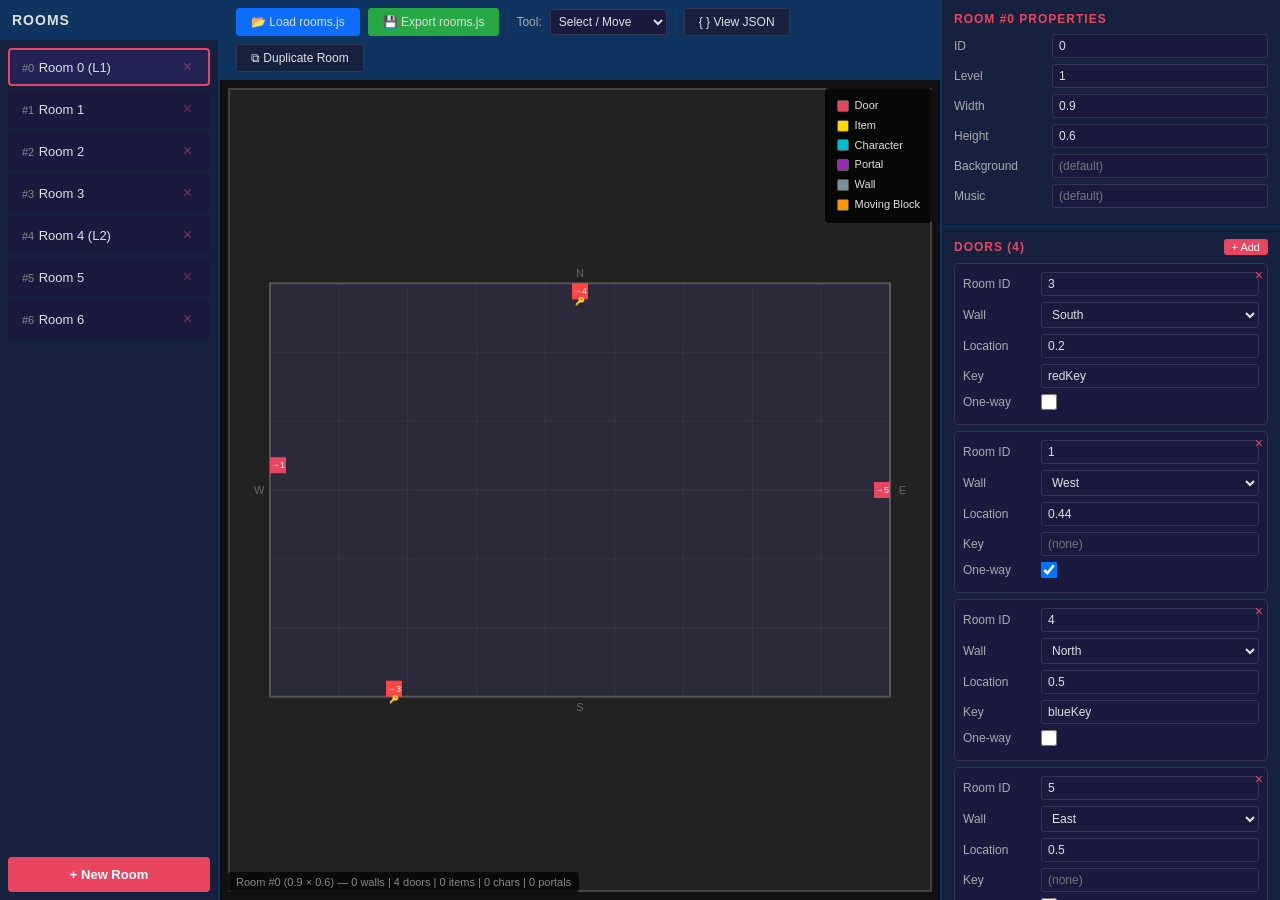
==== admin.html @ 9d23836b "." ====
<!doctype html>
<html>
	<head>
		<title>Adventure Quest - Room Editor</title>
		<meta charset="utf-8" />
		<style>
			* {
				box-sizing: border-box;
				margin: 0;
				padding: 0;
			}
			body {
				font-family: 'Segoe UI', Tahoma, sans-serif;
				background: #1a1a2e;
				color: #e0e0e0;
				display: flex;
				height: 100vh;
				overflow: hidden;
			}

			/* Left Panel - Room List */
			#room-list-panel {
				width: 220px;
				background: #16213e;
				border-right: 2px solid #0f3460;
				display: flex;
				flex-direction: column;
				flex-shrink: 0;
			}
			#room-list-panel h2 {
				padding: 12px;
				background: #0f3460;
				font-size: 14px;
				text-transform: uppercase;
				letter-spacing: 1px;
			}
			#room-list {
				flex: 1;
				overflow-y: auto;
				padding: 8px;
			}
			.room-entry {
				padding: 8px 12px;
				margin-bottom: 4px;
				background: #1a1a3e;
				border-radius: 4px;
				cursor: pointer;
				display: flex;
				justify-content: space-between;
				align-items: center;
				border: 2px solid transparent;
				transition: all 0.15s;
			}
			.room-entry:hover {
				background: #222255;
			}
			.room-entry.selected {
				border-color: #e94560;
				background: #222255;
			}
			.room-entry .room-label {
				font-size: 13px;
			}
			.room-entry .room-id {
				color: #888;
				font-size: 11px;
			}
			.room-entry .delete-room {
				background: none;
				border: none;
				color: #e94560;
				cursor: pointer;
				font-size: 16px;
				padding: 0 4px;
				opacity: 0.5;
				transition: opacity 0.15s;
			}
			.room-entry .delete-room:hover {
				opacity: 1;
			}
			#add-room-btn {
				margin: 8px;
				padding: 10px;
				background: #e94560;
				color: white;
				border: none;
				border-radius: 4px;
				cursor: pointer;
				font-weight: bold;
				font-size: 13px;
			}
			#add-room-btn:hover {
				background: #c73650;
			}

			/* Center Panel - Visual Editor */
			#center-panel {
				flex: 1;
				display: flex;
				flex-direction: column;
				min-width: 0;
			}
			#toolbar {
				background: #0f3460;
				padding: 8px 16px;
				display: flex;
				gap: 8px;
				align-items: center;
				flex-wrap: wrap;
			}
			#toolbar button,
			#toolbar select,
			#toolbar label {
				font-size: 12px;
			}
			.toolbar-btn {
				padding: 6px 14px;
				background: #16213e;
				color: #e0e0e0;
				border: 1px solid #335;
				border-radius: 3px;
				cursor: pointer;
				font-size: 12px;
			}
			.toolbar-btn:hover {
				background: #1a1a4e;
			}
			.toolbar-btn.active {
				background: #e94560;
				border-color: #e94560;
			}
			.toolbar-btn.export-btn {
				background: #28a745;
				border-color: #28a745;
			}
			.toolbar-btn.export-btn:hover {
				background: #218838;
			}
			.toolbar-btn.import-btn {
				background: #0d6efd;
				border-color: #0d6efd;
			}
			.toolbar-btn.import-btn:hover {
				background: #0b5ed7;
			}
			.toolbar-separator {
				width: 1px;
				height: 24px;
				background: #335;
			}
			#canvas-container {
				flex: 1;
				display: flex;
				align-items: center;
				justify-content: center;
				background: #111;
				overflow: hidden;
				position: relative;
			}
			#room-canvas {
				border: 2px solid #444;
				cursor: crosshair;
				background: #222;
			}
			#canvas-info {
				position: absolute;
				bottom: 8px;
				left: 8px;
				font-size: 11px;
				color: #888;
				background: rgba(0, 0, 0, 0.7);
				padding: 4px 8px;
				border-radius: 3px;
			}

			/* Right Panel - Properties */
			#props-panel {
				width: 340px;
				background: #16213e;
				border-left: 2px solid #0f3460;
				overflow-y: auto;
				flex-shrink: 0;
			}
			.props-section {
				border-bottom: 1px solid #0f3460;
				padding: 12px;
			}
			.props-section h3 {
				font-size: 12px;
				text-transform: uppercase;
				letter-spacing: 1px;
				color: #e94560;
				margin-bottom: 8px;
				display: flex;
				justify-content: space-between;
				align-items: center;
			}
			.props-section h3 button {
				font-size: 11px;
				padding: 2px 8px;
				background: #e94560;
				color: white;
				border: none;
				border-radius: 3px;
				cursor: pointer;
			}
			.props-section h3 button:hover {
				background: #c73650;
			}
			.prop-row {
				display: flex;
				align-items: center;
				margin-bottom: 6px;
				gap: 8px;
			}
			.prop-row label {
				width: 90px;
				font-size: 12px;
				color: #aaa;
				flex-shrink: 0;
			}
			.prop-row input,
			.prop-row select {
				flex: 1;
				padding: 4px 6px;
				background: #1a1a3e;
				border: 1px solid #335;
				color: #e0e0e0;
				border-radius: 3px;
				font-size: 12px;
			}
			.prop-row input[type='checkbox'] {
				flex: none;
				width: 16px;
				height: 16px;
			}

			/* Sub-item lists */
			.sub-item {
				background: #1a1a3e;
				border: 1px solid #335;
				border-radius: 4px;
				padding: 8px;
				margin-bottom: 6px;
				position: relative;
			}
			.sub-item .remove-btn {
				position: absolute;
				top: 4px;
				right: 4px;
				background: none;
				border: none;
				color: #e94560;
				cursor: pointer;
				font-size: 14px;
				line-height: 1;
			}
			.sub-item .remove-btn:hover {
				color: #ff6b81;
			}
			.sub-item .prop-row label {
				width: 70px;
			}

			/* No room selected */
			#no-room-msg {
				display: flex;
				align-items: center;
				justify-content: center;
				height: 100%;
				color: #555;
				font-size: 18px;
			}

			/* Scrollbar */
			::-webkit-scrollbar {
				width: 8px;
			}
			::-webkit-scrollbar-track {
				background: #16213e;
			}
			::-webkit-scrollbar-thumb {
				background: #335;
				border-radius: 4px;
			}
			::-webkit-scrollbar-thumb:hover {
				background: #448;
			}

			/* Legend */
			#legend {
				position: absolute;
				top: 8px;
				right: 8px;
				background: rgba(0, 0, 0, 0.8);
				padding: 8px 12px;
				border-radius: 4px;
				font-size: 11px;
				line-height: 1.8;
			}
			.legend-item {
				display: flex;
				align-items: center;
				gap: 6px;
			}
			.legend-swatch {
				width: 12px;
				height: 12px;
				border-radius: 2px;
				display: inline-block;
				border: 1px solid #555;
			}

			/* JSON modal */
			#json-modal {
				display: none;
				position: fixed;
				inset: 0;
				background: rgba(0, 0, 0, 0.7);
				z-index: 100;
				align-items: center;
				justify-content: center;
			}
			#json-modal.visible {
				display: flex;
			}
			#json-modal-content {
				background: #1a1a2e;
				border: 2px solid #0f3460;
				border-radius: 8px;
				padding: 20px;
				width: 700px;
				max-height: 80vh;
				display: flex;
				flex-direction: column;
			}
			#json-modal-content h3 {
				margin-bottom: 12px;
				color: #e94560;
			}
			#json-modal-content textarea {
				flex: 1;
				min-height: 400px;
				background: #111;
				color: #e0e0e0;
				border: 1px solid #335;
				padding: 12px;
				font-family: 'Consolas', monospace;
				font-size: 12px;
				border-radius: 4px;
				resize: none;
			}
			#json-modal-content .modal-buttons {
				display: flex;
				gap: 8px;
				margin-top: 12px;
				justify-content: flex-end;
			}
		</style>
	</head>
	<body>
		<!-- Left: Room List -->
		<div id="room-list-panel">
			<h2>Rooms</h2>
			<div id="room-list"></div>
			<button id="add-room-btn" onclick="addRoom()">+ New Room</button>
		</div>

		<!-- Center: Visual Editor -->
		<div id="center-panel">
			<div id="toolbar">
				<button class="toolbar-btn import-btn" onclick="loadRoomsFile()">
					📂 Load rooms.js
				</button>
				<button class="toolbar-btn export-btn" onclick="exportRooms()">
					💾 Export rooms.js
				</button>
				<div class="toolbar-separator"></div>
				<label style="font-size: 12px; color: #aaa">Tool:</label>
				<select
					id="tool-select"
					onchange="setTool(this.value)"
					style="
						padding: 4px;
						background: #1a1a3e;
						color: #e0e0e0;
						border: 1px solid #335;
						border-radius: 3px;
						font-size: 12px;
					"
				>
					<option value="select">Select / Move</option>
					<option value="wall">Draw Wall</option>
					<option value="item">Place Item</option>
					<option value="character">Place Character</option>
					<option value="door">Place Door</option>
					<option value="portal">Place Portal</option>
				</select>
				<select
					id="item-select"
					style="
						display: none;
						padding: 4px;
						background: #1a1a3e;
						color: #e0e0e0;
						border: 1px solid #335;
						border-radius: 3px;
						font-size: 12px;
					"
				></select>
				<select
					id="char-select"
					style="
						display: none;
						padding: 4px;
						background: #1a1a3e;
						color: #e0e0e0;
						border: 1px solid #335;
						border-radius: 3px;
						font-size: 12px;
					"
				></select>
				<select
					id="wall-select"
					style="
						display: none;
						padding: 4px;
						background: #1a1a3e;
						color: #e0e0e0;
						border: 1px solid #335;
						border-radius: 3px;
						font-size: 12px;
					"
				></select>
				<div class="toolbar-separator"></div>
				<button class="toolbar-btn" onclick="viewJSON()">{ } View JSON</button>
				<button class="toolbar-btn" onclick="duplicateRoom()">
					⧉ Duplicate Room
				</button>
			</div>
			<div id="canvas-container">
				<canvas id="room-canvas" width="600" height="500"></canvas>
				<div id="canvas-info">No room selected</div>
				<div id="legend">
					<div class="legend-item">
						<span class="legend-swatch" style="background: #e94560"></span> Door
					</div>
					<div class="legend-item">
						<span class="legend-swatch" style="background: #ffd700"></span> Item
					</div>
					<div class="legend-item">
						<span class="legend-swatch" style="background: #00bcd4"></span>
						Character
					</div>
					<div class="legend-item">
						<span class="legend-swatch" style="background: #9c27b0"></span>
						Portal
					</div>
					<div class="legend-item">
						<span class="legend-swatch" style="background: #78909c"></span> Wall
					</div>
					<div class="legend-item">
						<span class="legend-swatch" style="background: #ff9800"></span>
						Moving Block
					</div>
				</div>
			</div>
		</div>

		<!-- Right: Properties -->
		<div id="props-panel">
			<div id="no-room-msg">Select or create a room</div>
			<div id="props-content" style="display: none"></div>
		</div>

		<!-- JSON Modal -->
		<div id="json-modal">
			<div id="json-modal-content">
				<h3>Room JSON</h3>
				<textarea id="json-textarea" spellcheck="false"></textarea>
				<div class="modal-buttons">
					<button class="toolbar-btn" onclick="applyJSON()">
						Apply Changes
					</button>
					<button class="toolbar-btn" onclick="closeJSONModal()">Cancel</button>
				</div>
			</div>
		</div>

		<!-- Hidden file input -->
		<input
			type="file"
			id="file-input"
			accept=".js"
			style="display: none"
			onchange="handleFileLoad(event)"
		/>

		<script>
			// ============== DATA ==============
			let rooms = [];
			let selectedRoomIndex = -1;
			let currentTool = 'select';
			let dragTarget = null;
			let dragOffset = { x: 0, y: 0 };
			let wallDrawStart = null;

			// Known items and characters (extracted from the game files)
			const knownItems = [
				'treasure',
				'superTreasure',
				'enchantedSword',
				'venomDagger',
				'electrosmasher',
				'bow',
				'arrow',
				'healingPotion1',
				'invisibilityPotion',
				'blueKey',
				'redKey',
			];

			const knownCharacters = ['megabug', 'zlakik', 'doomScreen', 'merchant'];

			const wallDirections = ['n', 's', 'e', 'w'];

			// ============== INIT ==============
			window.onload = function () {
				populateDropdowns();
				setupCanvas();
				// Auto-load rooms.js from same directory
				fetch('rooms.js')
					.then((r) => r.text())
					.then((source) => {
						parseRoomsJS(source);
					})
					.catch(() => {
						renderRoomList();
					});
			};

			function populateDropdowns() {
				const itemSel = document.getElementById('item-select');
				knownItems.forEach((id) => {
					const opt = document.createElement('option');
					opt.value = id;
					opt.textContent = id;
					itemSel.appendChild(opt);
				});

				const charSel = document.getElementById('char-select');
				knownCharacters.forEach((id) => {
					const opt = document.createElement('option');
					opt.value = id;
					opt.textContent = id;
					charSel.appendChild(opt);
				});

				const wallSel = document.getElementById('wall-select');
				wallDirections.forEach((d) => {
					const opt = document.createElement('option');
					opt.value = d;
					opt.textContent = { n: 'North', s: 'South', e: 'East', w: 'West' }[d];
					wallSel.appendChild(opt);
				});
			}

			function setTool(tool) {
				currentTool = tool;
				document.getElementById('item-select').style.display =
					tool === 'item' ? '' : 'none';
				document.getElementById('char-select').style.display =
					tool === 'character' ? '' : 'none';
				document.getElementById('wall-select').style.display =
					tool === 'door' ? '' : 'none';
				drawRoom();
			}

			// ============== FILE I/O ==============
			function loadRoomsFile() {
				document.getElementById('file-input').click();
			}

			function handleFileLoad(event) {
				const file = event.target.files[0];
				if (!file) return;
				const reader = new FileReader();
				reader.onload = function (e) {
					parseRoomsJS(e.target.result);
				};
				reader.readAsText(file);
				event.target.value = '';
			}

			function parseRoomsJS(source) {
				try {
					// Extract movingBlock if present
					let movingBlockDef = null;
					const movingBlockMatch = source.match(
						/const\s+movingBlock\s*=\s*(\{[\s\S]*?\});/,
					);
					if (movingBlockMatch) {
						try {
							movingBlockDef = Function(
								'"use strict"; return (' + movingBlockMatch[1] + ')',
							)();
						} catch (e) {
							/* ignore */
						}
					}

					// Extract the rooms array
					const roomsMatch = source.match(/rooms\s*=\s*(\[[\s\S]*\]);?\s*$/);
					if (!roomsMatch) {
						alert(
							'Could not find rooms array in file. Expected format: rooms = [...]',
						);
						return;
					}

					let roomsStr = roomsMatch[1];

					// Replace ...movingBlock spreads with actual values
					if (movingBlockDef) {
						roomsStr = roomsStr.replace(/\.\.\.movingBlock,?/g, () => {
							return (
								Object.entries(movingBlockDef)
									.map(([k, v]) => `${k}: ${JSON.stringify(v)}`)
									.join(', ') + ','
							);
						});
					}

					// Remove trailing commas for valid JSON-like parsing
					// Use Function constructor to evaluate as JS (supports unquoted keys, trailing commas)
					const parsed = Function('"use strict"; return (' + roomsStr + ')')();

					if (!Array.isArray(parsed)) {
						alert('Parsed result is not an array');
						return;
					}

					rooms = parsed;
					selectedRoomIndex = rooms.length > 0 ? 0 : -1;
					renderRoomList();
					renderProps();
					drawRoom();
				} catch (err) {
					alert('Error parsing rooms.js: ' + err.message);
					console.error(err);
				}
			}

			function exportRooms() {
				let output = `defaultRoomBackground = 'granite stones texture.jpg';\n\n`;

				// Check if any room uses movingBlock pattern
				const hasMovingBlocks = rooms.some((r) =>
					(r.walls || []).some((w) => w.isMovable),
				);

				if (hasMovingBlocks) {
					output += `const movingBlock = {\n\tisMovable: true,\n\twidth: 0.16,\n\theight: 0.16,\n\tbackground: '20210613_144554.jpg',\n};\n\n`;
				}

				output += 'rooms = [\n';
				rooms.forEach((room, ri) => {
					output += '\t{\n';
					output += `\t\tid: ${room.id},\n`;
					if (room.level != null) output += `\t\tlevel: ${room.level},\n`;
					output += `\t\twidth: ${room.width},\n`;
					output += `\t\theight: ${room.height},\n`;
					if (room.background)
						output += `\t\tbackground: '${room.background}',\n`;
					if (room.music) output += `\t\tmusic: '${room.music}',\n`;

					// Walls
					if (room.walls && room.walls.length > 0) {
						output += `\t\twalls: [\n`;
						room.walls.forEach((w) => {
							if (
								hasMovingBlocks &&
								w.isMovable &&
								w.width === 0.16 &&
								w.height === 0.16
							) {
								output += `\t\t\t{\n`;
								output += `\t\t\t\tlocation: {\n\t\t\t\t\tx: ${w.location.x},\n\t\t\t\t\ty: ${w.location.y},\n\t\t\t\t},\n`;
								output += `\t\t\t\t...movingBlock,\n`;
								output += `\t\t\t},\n`;
							} else if (hasMovingBlocks && w.isMovable) {
								output += `\t\t\t{\n`;
								output += `\t\t\t\tlocation: {\n\t\t\t\t\tx: ${w.location.x},\n\t\t\t\t\ty: ${w.location.y},\n\t\t\t\t},\n`;
								output += `\t\t\t\t...movingBlock,\n`;
								if (w.width !== 0.16) output += `\t\t\t\twidth: ${w.width},\n`;
								if (w.height !== 0.16)
									output += `\t\t\t\theight: ${w.height},\n`;
								output += `\t\t\t},\n`;
							} else {
								output += `\t\t\t{\n`;
								output += `\t\t\t\tlocation: {\n\t\t\t\t\tx: ${w.location.x},\n\t\t\t\t\ty: ${w.location.y},\n\t\t\t\t},\n`;
								output += `\t\t\t\twidth: ${w.width},\n`;
								output += `\t\t\t\theight: ${w.height},\n`;
								if (w.background)
									output += `\t\t\t\tbackground: '${w.background}',\n`;
								if (w.isMovable) output += `\t\t\t\tisMovable: true,\n`;
								output += `\t\t\t},\n`;
							}
						});
						output += `\t\t],\n`;
					}

					// Doors
					if (room.doors && room.doors.length > 0) {
						output += `\t\tdoors: [\n`;
						room.doors.forEach((d) => {
							output += `\t\t\t{\n`;
							if (d.isOneWay) output += `\t\t\t\tisOneWay: true,\n`;
							output += `\t\t\t\troomId: ${d.roomId},\n`;
							output += `\t\t\t\twall: '${d.wall}',\n`;
							output += `\t\t\t\tlocation: ${d.location},\n`;
							if (d.key) output += `\t\t\t\tkey: '${d.key}',\n`;
							output += `\t\t\t},\n`;
						});
						output += `\t\t],\n`;
					}

					// Portals
					if (room.portals && room.portals.length > 0) {
						output += `\t\tportals: [\n`;
						room.portals.forEach((p) => {
							output += `\t\t\t{\n`;
							output += `\t\t\t\tlocation: {\n\t\t\t\t\tx: ${p.location.x},\n\t\t\t\t\ty: ${p.location.y},\n\t\t\t\t},\n`;
							output += `\t\t\t\tdestination: {\n\t\t\t\t\troomId: ${p.destination.roomId},\n\t\t\t\t\tx: ${p.destination.x},\n\t\t\t\t\ty: ${p.destination.y},\n\t\t\t\t},\n`;
							output += `\t\t\t},\n`;
						});
						output += `\t\t],\n`;
					}

					// Characters
					if (room.characters && room.characters.length > 0) {
						output += `\t\tcharacters: [\n`;
						room.characters.forEach((c) => {
							output += `\t\t\t{\n`;
							output += `\t\t\t\tid: '${c.id}',\n`;
							output += `\t\t\t\tlocation: {\n\t\t\t\t\tx: ${c.location.x},\n\t\t\t\t\ty: ${c.location.y},\n\t\t\t\t},\n`;
							if (c.itemsForSale && c.itemsForSale.length > 0) {
								output += `\t\t\t\titemsForSale: [\n`;
								c.itemsForSale.forEach((it) => {
									output += `\t\t\t\t\t'${it}',\n`;
								});
								output += `\t\t\t\t],\n`;
							}
							output += `\t\t\t},\n`;
						});
						output += `\t\t],\n`;
					}

					// Items
					if (room.items && room.items.length > 0) {
						output += `\t\titems: [\n`;
						room.items.forEach((it) => {
							output += `\t\t\t{\n`;
							output += `\t\t\t\tid: '${it.id}',\n`;
							output += `\t\t\t\tlocation: {\n\t\t\t\t\tx: ${it.location.x},\n\t\t\t\t\ty: ${it.location.y},\n\t\t\t\t},\n`;
							output += `\t\t\t},\n`;
						});
						output += `\t\t],\n`;
					}

					output += `\t},\n`;
				});
				output += '];\n';

				const blob = new Blob([output], { type: 'text/javascript' });
				const url = URL.createObjectURL(blob);
				const a = document.createElement('a');
				a.href = url;
				a.download = 'rooms.js';
				a.click();
				URL.revokeObjectURL(url);
			}

			// ============== ROOM LIST ==============
			function renderRoomList() {
				const list = document.getElementById('room-list');
				list.innerHTML = '';
				rooms.forEach((room, i) => {
					const div = document.createElement('div');
					div.className =
						'room-entry' + (i === selectedRoomIndex ? ' selected' : '');
					div.innerHTML = `
			<span>
				<span class="room-id">#${room.id}</span>
				<span class="room-label">Room ${room.id}${room.level != null ? ' (L' + room.level + ')' : ''}</span>
			</span>
			<button class="delete-room" onclick="event.stopPropagation(); deleteRoom(${i})" title="Delete room">×</button>
		`;
					div.onclick = () => selectRoom(i);
					list.appendChild(div);
				});
			}

			function selectRoom(index) {
				selectedRoomIndex = index;
				renderRoomList();
				renderProps();
				drawRoom();
			}

			function addRoom() {
				const nextId =
					rooms.length > 0 ? Math.max(...rooms.map((r) => r.id)) + 1 : 0;
				rooms.push({
					id: nextId,
					width: 0.9,
					height: 0.6,
					walls: [],
					doors: [],
					portals: [],
					characters: [],
					items: [],
				});
				selectRoom(rooms.length - 1);
			}

			function deleteRoom(index) {
				if (!confirm(`Delete Room #${rooms[index].id}?`)) return;
				rooms.splice(index, 1);
				if (selectedRoomIndex >= rooms.length)
					selectedRoomIndex = rooms.length - 1;
				renderRoomList();
				renderProps();
				drawRoom();
			}

			function duplicateRoom() {
				if (selectedRoomIndex < 0) return;
				const src = rooms[selectedRoomIndex];
				const nextId = Math.max(...rooms.map((r) => r.id)) + 1;
				const copy = JSON.parse(JSON.stringify(src));
				copy.id = nextId;
				rooms.push(copy);
				selectRoom(rooms.length - 1);
			}

			// ============== PROPERTIES PANEL ==============
			function renderProps() {
				const noMsg = document.getElementById('no-room-msg');
				const content = document.getElementById('props-content');

				if (selectedRoomIndex < 0 || !rooms[selectedRoomIndex]) {
					noMsg.style.display = '';
					content.style.display = 'none';
					return;
				}

				noMsg.style.display = 'none';
				content.style.display = '';
				const room = rooms[selectedRoomIndex];

				let html = '';

				// Room Properties
				html += `<div class="props-section">
		<h3>Room #${room.id} Properties</h3>
		<div class="prop-row"><label>ID</label><input type="number" value="${room.id}" onchange="updateRoomProp('id', parseInt(this.value))"></div>
		<div class="prop-row"><label>Level</label><input type="number" value="${room.level ?? ''}" placeholder="(none)" onchange="updateRoomProp('level', this.value ? parseInt(this.value) : undefined)"></div>
		<div class="prop-row"><label>Width</label><input type="number" step="0.01" min="0.1" max="1" value="${room.width}" onchange="updateRoomProp('width', parseFloat(this.value))"></div>
		<div class="prop-row"><label>Height</label><input type="number" step="0.01" min="0.1" max="1" value="${room.height}" onchange="updateRoomProp('height', parseFloat(this.value))"></div>
		<div class="prop-row"><label>Background</label><input type="text" value="${room.background || ''}" placeholder="(default)" onchange="updateRoomProp('background', this.value || undefined)"></div>
		<div class="prop-row"><label>Music</label><input type="text" value="${room.music || ''}" placeholder="(default)" onchange="updateRoomProp('music', this.value || undefined)"></div>
	</div>`;

				// Doors
				html += `<div class="props-section">
		<h3>Doors (${(room.doors || []).length}) <button onclick="addDoor()">+ Add</button></h3>`;
				(room.doors || []).forEach((d, i) => {
					html += `<div class="sub-item">
			<button class="remove-btn" onclick="removeDoor(${i})">×</button>
			<div class="prop-row"><label>Room ID</label><input type="number" value="${d.roomId}" onchange="updateDoor(${i}, 'roomId', parseInt(this.value))"></div>
			<div class="prop-row"><label>Wall</label>
				<select onchange="updateDoor(${i}, 'wall', this.value)">
					${wallDirections.map((w) => `<option value="${w}" ${d.wall === w ? 'selected' : ''}>${{ n: 'North', s: 'South', e: 'East', w: 'West' }[w]}</option>`).join('')}
				</select>
			</div>
			<div class="prop-row"><label>Location</label><input type="number" step="0.01" min="0" max="1" value="${d.location}" onchange="updateDoor(${i}, 'location', parseFloat(this.value))"></div>
			<div class="prop-row"><label>Key</label><input type="text" value="${d.key || ''}" placeholder="(none)" onchange="updateDoor(${i}, 'key', this.value || undefined)"></div>
			<div class="prop-row"><label>One-way</label><input type="checkbox" ${d.isOneWay ? 'checked' : ''} onchange="updateDoor(${i}, 'isOneWay', this.checked || undefined)"></div>
		</div>`;
				});
				html += `</div>`;

				// Portals
				html += `<div class="props-section">
		<h3>Portals (${(room.portals || []).length}) <button onclick="addPortal()">+ Add</button></h3>`;
				(room.portals || []).forEach((p, i) => {
					html += `<div class="sub-item">
			<button class="remove-btn" onclick="removePortal(${i})">×</button>
			<div class="prop-row"><label>X</label><input type="number" step="0.01" min="0" max="1" value="${p.location.x}" onchange="updatePortal(${i}, 'location.x', parseFloat(this.value))"></div>
			<div class="prop-row"><label>Y</label><input type="number" step="0.01" min="0" max="1" value="${p.location.y}" onchange="updatePortal(${i}, 'location.y', parseFloat(this.value))"></div>
			<div class="prop-row"><label>Dest Room</label><input type="number" value="${p.destination.roomId}" onchange="updatePortal(${i}, 'destination.roomId', parseInt(this.value))"></div>
			<div class="prop-row"><label>Dest X</label><input type="number" step="0.01" min="0" max="1" value="${p.destination.x}" onchange="updatePortal(${i}, 'destination.x', parseFloat(this.value))"></div>
			<div class="prop-row"><label>Dest Y</label><input type="number" step="0.01" min="0" max="1" value="${p.destination.y}" onchange="updatePortal(${i}, 'destination.y', parseFloat(this.value))"></div>
		</div>`;
				});
				html += `</div>`;

				// Items
				html += `<div class="props-section">
		<h3>Items (${(room.items || []).length}) <button onclick="addItem()">+ Add</button></h3>`;
				(room.items || []).forEach((it, i) => {
					html += `<div class="sub-item">
			<button class="remove-btn" onclick="removeItem(${i})">×</button>
			<div class="prop-row"><label>ID</label>
				<select onchange="updateItem(${i}, 'id', this.value)">
					${knownItems.map((kid) => `<option value="${kid}" ${it.id === kid ? 'selected' : ''}>${kid}</option>`).join('')}
					${!knownItems.includes(it.id) ? `<option value="${it.id}" selected>${it.id}</option>` : ''}
				</select>
			</div>
			<div class="prop-row"><label>X</label><input type="number" step="0.01" min="0" max="1" value="${it.location.x}" onchange="updateItem(${i}, 'location.x', parseFloat(this.value))"></div>
			<div class="prop-row"><label>Y</label><input type="number" step="0.01" min="0" max="1" value="${it.location.y}" onchange="updateItem(${i}, 'location.y', parseFloat(this.value))"></div>
		</div>`;
				});
				html += `</div>`;

				// Characters
				html += `<div class="props-section">
		<h3>Characters (${(room.characters || []).length}) <button onclick="addCharacter()">+ Add</button></h3>`;
				(room.characters || []).forEach((c, i) => {
					html += `<div class="sub-item">
			<button class="remove-btn" onclick="removeCharacter(${i})">×</button>
			<div class="prop-row"><label>ID</label>
				<select onchange="updateCharacter(${i}, 'id', this.value)">
					${knownCharacters.map((kid) => `<option value="${kid}" ${c.id === kid ? 'selected' : ''}>${kid}</option>`).join('')}
					${!knownCharacters.includes(c.id) ? `<option value="${c.id}" selected>${c.id}</option>` : ''}
				</select>
			</div>
			<div class="prop-row"><label>X</label><input type="number" step="0.01" min="0" max="1" value="${c.location.x}" onchange="updateCharacter(${i}, 'location.x', parseFloat(this.value))"></div>
			<div class="prop-row"><label>Y</label><input type="number" step="0.01" min="0" max="1" value="${c.location.y}" onchange="updateCharacter(${i}, 'location.y', parseFloat(this.value))"></div>
			${c.id === 'merchant' ? `<div class="prop-row"><label>Items Sale</label><input type="text" value="${(c.itemsForSale || []).join(', ')}" onchange="updateCharacter(${i}, 'itemsForSale', this.value.split(',').map(s=>s.trim()).filter(Boolean))"></div>` : ''}
		</div>`;
				});
				html += `</div>`;

				// Walls & Moving Blocks
				html += `<div class="props-section">
		<h3>Walls (${(room.walls || []).length}) <button onclick="addWall()">+ Add</button> <button onclick="addMovingBlock()">+ Moving Block</button></h3>`;
				(room.walls || []).forEach((w, i) => {
					const isMoving = w.isMovable;
					html += `<div class="sub-item" style="${isMoving ? 'border-color:#ff9800;' : ''}">
			<button class="remove-btn" onclick="removeWall(${i})">×</button>
			<div style="font-size:11px;color:${isMoving ? '#ff9800' : '#78909c'};margin-bottom:4px;font-weight:bold;">${isMoving ? '⬛ Moving Block' : '🧱 Wall'}</div>
			<div class="prop-row"><label>X</label><input type="number" step="0.01" min="0" max="1" value="${w.location.x}" onchange="updateWall(${i}, 'location.x', parseFloat(this.value))"></div>
			<div class="prop-row"><label>Y</label><input type="number" step="0.01" min="0" max="1" value="${w.location.y}" onchange="updateWall(${i}, 'location.y', parseFloat(this.value))"></div>
			<div class="prop-row"><label>Width</label><input type="number" step="0.01" min="0.01" max="1" value="${w.width}" onchange="updateWall(${i}, 'width', parseFloat(this.value))"></div>
			<div class="prop-row"><label>Height</label><input type="number" step="0.01" min="0.01" max="1" value="${w.height}" onchange="updateWall(${i}, 'height', parseFloat(this.value))"></div>
			<div class="prop-row"><label>Movable</label><input type="checkbox" ${isMoving ? 'checked' : ''} onchange="updateWall(${i}, 'isMovable', this.checked || undefined)"></div>
			<div class="prop-row"><label>Background</label><input type="text" value="${w.background || ''}" placeholder="(none)" onchange="updateWall(${i}, 'background', this.value || undefined)"></div>
		</div>`;
				});
				html += `</div>`;

				content.innerHTML = html;
				updateCanvasInfo();
			}

			// ============== UPDATE FUNCTIONS ==============
			function updateRoomProp(key, value) {
				if (selectedRoomIndex < 0) return;
				const room = rooms[selectedRoomIndex];
				if (value === undefined) {
					delete room[key];
				} else {
					room[key] = value;
				}
				renderRoomList();
				drawRoom();
			}

			function updateDoor(index, key, value) {
				const door = rooms[selectedRoomIndex].doors[index];
				if (value === undefined) delete door[key];
				else door[key] = value;
				drawRoom();
			}
			function addDoor() {
				const room = rooms[selectedRoomIndex];
				if (!room.doors) room.doors = [];
				room.doors.push({ roomId: 0, wall: 'n', location: 0.5 });
				renderProps();
				drawRoom();
			}
			function removeDoor(i) {
				rooms[selectedRoomIndex].doors.splice(i, 1);
				renderProps();
				drawRoom();
			}

			function updatePortal(index, path, value) {
				const portal = rooms[selectedRoomIndex].portals[index];
				setNestedValue(portal, path, value);
				drawRoom();
			}
			function addPortal() {
				const room = rooms[selectedRoomIndex];
				if (!room.portals) room.portals = [];
				room.portals.push({
					location: { x: 0.5, y: 0.5 },
					destination: { roomId: 0, x: 0.5, y: 0.5 },
				});
				renderProps();
				drawRoom();
			}
			function removePortal(i) {
				rooms[selectedRoomIndex].portals.splice(i, 1);
				renderProps();
				drawRoom();
			}

			function updateItem(index, path, value) {
				const item = rooms[selectedRoomIndex].items[index];
				setNestedValue(item, path, value);
				drawRoom();
			}
			function addItem() {
				const room = rooms[selectedRoomIndex];
				if (!room.items) room.items = [];
				room.items.push({ id: 'treasure', location: { x: 0.5, y: 0.5 } });
				renderProps();
				drawRoom();
			}
			function removeItem(i) {
				rooms[selectedRoomIndex].items.splice(i, 1);
				renderProps();
				drawRoom();
			}

			function updateCharacter(index, path, value) {
				const ch = rooms[selectedRoomIndex].characters[index];
				setNestedValue(ch, path, value);
				drawRoom();
			}
			function addCharacter() {
				const room = rooms[selectedRoomIndex];
				if (!room.characters) room.characters = [];
				room.characters.push({ id: 'megabug', location: { x: 0.5, y: 0.5 } });
				renderProps();
				drawRoom();
			}
			function removeCharacter(i) {
				rooms[selectedRoomIndex].characters.splice(i, 1);
				renderProps();
				drawRoom();
			}

			function updateWall(index, path, value) {
				const wall = rooms[selectedRoomIndex].walls[index];
				setNestedValue(wall, path, value);
				renderProps();
				drawRoom();
			}
			function addWall() {
				const room = rooms[selectedRoomIndex];
				if (!room.walls) room.walls = [];
				room.walls.push({
					location: { x: 0.3, y: 0.3 },
					width: 0.2,
					height: 0.04,
				});
				renderProps();
				drawRoom();
			}
			function addMovingBlock() {
				const room = rooms[selectedRoomIndex];
				if (!room.walls) room.walls = [];
				room.walls.push({
					location: { x: 0.3, y: 0.3 },
					width: 0.16,
					height: 0.16,
					isMovable: true,
					background: '20210613_144554.jpg',
				});
				renderProps();
				drawRoom();
			}
			function removeWall(i) {
				rooms[selectedRoomIndex].walls.splice(i, 1);
				renderProps();
				drawRoom();
			}

			function setNestedValue(obj, path, value) {
				const parts = path.split('.');
				let target = obj;
				for (let i = 0; i < parts.length - 1; i++) {
					target = target[parts[i]];
				}
				target[parts[parts.length - 1]] = value;
			}

			// ============== CANVAS ==============
			const canvas = document.getElementById('room-canvas');
			const ctx = canvas.getContext('2d');
			let canvasScale = 1;
			let roomOriginX = 0,
				roomOriginY = 0;
			let roomPixelW = 0,
				roomPixelH = 0;

			function setupCanvas() {
				canvas.addEventListener('mousedown', onCanvasMouseDown);
				canvas.addEventListener('mousemove', onCanvasMouseMove);
				canvas.addEventListener('mouseup', onCanvasMouseUp);
				canvas.addEventListener('contextmenu', (e) => e.preventDefault());
				resizeCanvas();
				window.addEventListener('resize', resizeCanvas);
			}

			function resizeCanvas() {
				const container = document.getElementById('canvas-container');
				canvas.width = container.clientWidth - 20;
				canvas.height = container.clientHeight - 20;
				drawRoom();
			}

			function drawRoom() {
				ctx.clearRect(0, 0, canvas.width, canvas.height);

				if (selectedRoomIndex < 0 || !rooms[selectedRoomIndex]) {
					ctx.fillStyle = '#333';
					ctx.font = '16px sans-serif';
					ctx.textAlign = 'center';
					ctx.fillText('No room selected', canvas.width / 2, canvas.height / 2);
					return;
				}

				const room = rooms[selectedRoomIndex];
				const rw = room.width;
				const rh = room.height;

				// Fit room into canvas with padding
				const pad = 40;
				const maxW = canvas.width - pad * 2;
				const maxH = canvas.height - pad * 2;
				canvasScale = Math.min(maxW / rw, maxH / rh);
				roomPixelW = rw * canvasScale;
				roomPixelH = rh * canvasScale;
				roomOriginX = (canvas.width - roomPixelW) / 2;
				roomOriginY = (canvas.height - roomPixelH) / 2;

				// Room background
				ctx.fillStyle = '#2a2a3a';
				ctx.fillRect(roomOriginX, roomOriginY, roomPixelW, roomPixelH);
				ctx.strokeStyle = '#555';
				ctx.lineWidth = 2;
				ctx.strokeRect(roomOriginX, roomOriginY, roomPixelW, roomPixelH);

				// Grid
				ctx.strokeStyle = 'rgba(255,255,255,0.05)';
				ctx.lineWidth = 1;
				const gridStep = 0.1;
				for (let gx = gridStep; gx < rw; gx += gridStep) {
					const px = roomOriginX + gx * canvasScale;
					ctx.beginPath();
					ctx.moveTo(px, roomOriginY);
					ctx.lineTo(px, roomOriginY + roomPixelH);
					ctx.stroke();
				}
				for (let gy = gridStep; gy < rh; gy += gridStep) {
					const py = roomOriginY + gy * canvasScale;
					ctx.beginPath();
					ctx.moveTo(roomOriginX, py);
					ctx.lineTo(roomOriginX + roomPixelW, py);
					ctx.stroke();
				}

				// Wall labels (N/S/E/W)
				ctx.fillStyle = '#666';
				ctx.font = '11px sans-serif';
				ctx.textAlign = 'center';
				ctx.fillText('N', roomOriginX + roomPixelW / 2, roomOriginY - 6);
				ctx.fillText(
					'S',
					roomOriginX + roomPixelW / 2,
					roomOriginY + roomPixelH + 14,
				);
				ctx.textAlign = 'left';
				ctx.fillText('W', roomOriginX - 16, roomOriginY + roomPixelH / 2 + 4);
				ctx.textAlign = 'right';
				ctx.fillText(
					'E',
					roomOriginX + roomPixelW + 16,
					roomOriginY + roomPixelH / 2 + 4,
				);

				// Walls
				(room.walls || []).forEach((w, i) => {
					const wx = roomOriginX + w.location.x * canvasScale;
					const wy = roomOriginY + w.location.y * canvasScale;
					const ww = w.width * canvasScale;
					const wh = w.height * canvasScale;
					ctx.fillStyle = w.isMovable
						? 'rgba(255, 152, 0, 0.5)'
						: 'rgba(120, 144, 156, 0.6)';
					ctx.fillRect(wx, wy, ww, wh);
					ctx.strokeStyle = w.isMovable ? '#ff9800' : '#78909c';
					ctx.lineWidth = 1.5;
					ctx.strokeRect(wx, wy, ww, wh);
					ctx.fillStyle = '#fff';
					ctx.font = '9px sans-serif';
					ctx.textAlign = 'center';
					ctx.fillText(w.isMovable ? 'MB' : 'W', wx + ww / 2, wy + wh / 2 + 3);
				});

				// Doors
				(room.doors || []).forEach((d, i) => {
					const doorSize = 16;
					let dx, dy;
					if (d.wall === 'n') {
						dx = roomOriginX + d.location * roomPixelW;
						dy = roomOriginY;
					} else if (d.wall === 's') {
						dx = roomOriginX + d.location * roomPixelW;
						dy = roomOriginY + roomPixelH - doorSize;
					} else if (d.wall === 'w') {
						dx = roomOriginX;
						dy = roomOriginY + d.location * roomPixelH;
					} else {
						dx = roomOriginX + roomPixelW - doorSize;
						dy = roomOriginY + d.location * roomPixelH;
					}
					ctx.fillStyle = d.key ? '#ff4444' : '#e94560';
					ctx.fillRect(
						dx -
							doorSize / 2 +
							(d.wall === 'w' || d.wall === 'e' ? doorSize / 2 : 0),
						dy -
							doorSize / 2 +
							(d.wall === 'n' || d.wall === 's' ? doorSize / 2 : 0),
						d.wall === 'n' || d.wall === 's' ? doorSize : doorSize,
						d.wall === 'e' || d.wall === 'w' ? doorSize : doorSize,
					);
					ctx.fillStyle = '#fff';
					ctx.font = '9px sans-serif';
					ctx.textAlign = 'center';
					const labelX =
						dx +
						(d.wall === 'e' ? doorSize / 2 : d.wall === 'w' ? doorSize / 2 : 0);
					const labelY =
						dy +
						(d.wall === 's'
							? doorSize / 2
							: d.wall === 'n'
								? doorSize / 2
								: 0) +
						3;
					ctx.fillText('→' + d.roomId, labelX, labelY);
					if (d.key) {
						ctx.fillStyle = '#ffd700';
						ctx.font = '8px sans-serif';
						ctx.fillText('🔑', labelX, labelY + 10);
					}
				});

				// Items
				(room.items || []).forEach((it, i) => {
					const ix = roomOriginX + it.location.x * canvasScale;
					const iy = roomOriginY + it.location.y * canvasScale;
					ctx.beginPath();
					ctx.arc(ix, iy, 8, 0, Math.PI * 2);
					ctx.fillStyle = 'rgba(255, 215, 0, 0.7)';
					ctx.fill();
					ctx.strokeStyle = '#ffd700';
					ctx.lineWidth = 1.5;
					ctx.stroke();
					ctx.fillStyle = '#000';
					ctx.font = '8px sans-serif';
					ctx.textAlign = 'center';
					ctx.fillText(it.id.substring(0, 4), ix, iy + 3);
				});

				// Characters
				(room.characters || []).forEach((c, i) => {
					const cx = roomOriginX + c.location.x * canvasScale;
					const cy = roomOriginY + c.location.y * canvasScale;
					ctx.beginPath();
					ctx.arc(cx, cy, 12, 0, Math.PI * 2);
					ctx.fillStyle = 'rgba(0, 188, 212, 0.5)';
					ctx.fill();
					ctx.strokeStyle = '#00bcd4';
					ctx.lineWidth = 2;
					ctx.stroke();
					ctx.fillStyle = '#fff';
					ctx.font = '9px sans-serif';
					ctx.textAlign = 'center';
					ctx.fillText(c.id.substring(0, 6), cx, cy + 3);
				});

				// Portals
				(room.portals || []).forEach((p, i) => {
					const px = roomOriginX + p.location.x * canvasScale;
					const py = roomOriginY + p.location.y * canvasScale;
					// Draw a diamond shape
					ctx.beginPath();
					ctx.moveTo(px, py - 10);
					ctx.lineTo(px + 8, py);
					ctx.lineTo(px, py + 10);
					ctx.lineTo(px - 8, py);
					ctx.closePath();
					ctx.fillStyle = 'rgba(156, 39, 176, 0.5)';
					ctx.fill();
					ctx.strokeStyle = '#9c27b0';
					ctx.lineWidth = 1.5;
					ctx.stroke();
					ctx.fillStyle = '#fff';
					ctx.font = '8px sans-serif';
					ctx.textAlign = 'center';
					ctx.fillText('P→' + p.destination.roomId, px, py + 3);
				});

				updateCanvasInfo();
			}

			function updateCanvasInfo() {
				const info = document.getElementById('canvas-info');
				if (selectedRoomIndex < 0 || !rooms[selectedRoomIndex]) {
					info.textContent = 'No room selected';
					return;
				}
				const room = rooms[selectedRoomIndex];
				const counts = [
					`${(room.walls || []).length} walls`,
					`${(room.doors || []).length} doors`,
					`${(room.items || []).length} items`,
					`${(room.characters || []).length} chars`,
					`${(room.portals || []).length} portals`,
				].join(' | ');
				info.textContent = `Room #${room.id} (${room.width} × ${room.height}) — ${counts}`;
			}

			// ============== CANVAS INTERACTION ==============
			function canvasToRoom(e) {
				const rect = canvas.getBoundingClientRect();
				const mx = e.clientX - rect.left;
				const my = e.clientY - rect.top;
				const rx = (mx - roomOriginX) / canvasScale;
				const ry = (my - roomOriginY) / canvasScale;
				return {
					mx,
					my,
					rx: Math.round(rx * 100) / 100,
					ry: Math.round(ry * 100) / 100,
				};
			}

			function findElementAt(rx, ry) {
				if (selectedRoomIndex < 0) return null;
				const room = rooms[selectedRoomIndex];
				const threshold = 0.03;

				// Check items
				for (let i = 0; i < (room.items || []).length; i++) {
					const it = room.items[i];
					if (
						Math.abs(it.location.x - rx) < threshold &&
						Math.abs(it.location.y - ry) < threshold
					) {
						return { type: 'item', index: i, obj: it };
					}
				}
				// Check characters
				for (let i = 0; i < (room.characters || []).length; i++) {
					const c = room.characters[i];
					if (
						Math.abs(c.location.x - rx) < threshold &&
						Math.abs(c.location.y - ry) < threshold
					) {
						return { type: 'character', index: i, obj: c };
					}
				}
				// Check portals
				for (let i = 0; i < (room.portals || []).length; i++) {
					const p = room.portals[i];
					if (
						Math.abs(p.location.x - rx) < threshold &&
						Math.abs(p.location.y - ry) < threshold
					) {
						return { type: 'portal', index: i, obj: p };
					}
				}
				// Check walls
				for (let i = 0; i < (room.walls || []).length; i++) {
					const w = room.walls[i];
					if (
						rx >= w.location.x &&
						rx <= w.location.x + w.width &&
						ry >= w.location.y &&
						ry <= w.location.y + w.height
					) {
						return { type: 'wall', index: i, obj: w };
					}
				}
				return null;
			}

			function onCanvasMouseDown(e) {
				if (selectedRoomIndex < 0) return;
				const { rx, ry } = canvasToRoom(e);
				const room = rooms[selectedRoomIndex];

				if (currentTool === 'select') {
					const elem = findElementAt(rx, ry);
					if (elem) {
						dragTarget = elem;
						if (elem.type === 'wall') {
							dragOffset = {
								x: rx - elem.obj.location.x,
								y: ry - elem.obj.location.y,
							};
						} else if (elem.type === 'portal') {
							dragOffset = {
								x: rx - elem.obj.location.x,
								y: ry - elem.obj.location.y,
							};
						} else {
							dragOffset = {
								x: rx - elem.obj.location.x,
								y: ry - elem.obj.location.y,
							};
						}
					}
				} else if (currentTool === 'wall') {
					wallDrawStart = { x: rx, y: ry };
				} else if (currentTool === 'item') {
					if (rx >= 0 && ry >= 0 && rx <= room.width && ry <= room.height) {
						if (!room.items) room.items = [];
						room.items.push({
							id: document.getElementById('item-select').value,
							location: { x: rx, y: ry },
						});
						renderProps();
						drawRoom();
					}
				} else if (currentTool === 'character') {
					if (rx >= 0 && ry >= 0 && rx <= room.width && ry <= room.height) {
						if (!room.characters) room.characters = [];
						room.characters.push({
							id: document.getElementById('char-select').value,
							location: { x: rx, y: ry },
						});
						renderProps();
						drawRoom();
					}
				} else if (currentTool === 'door') {
					// Determine which wall the click is closest to
					const room = rooms[selectedRoomIndex];
					const dists = {
						n: ry,
						s: room.height - ry,
						w: rx,
						e: room.width - rx,
					};
					let closestWall = 'n';
					let minDist = Infinity;
					for (const [wall, dist] of Object.entries(dists)) {
						if (dist < minDist) {
							minDist = dist;
							closestWall = wall;
						}
					}
					const loc =
						closestWall === 'n' || closestWall === 's'
							? rx / room.width
							: ry / room.height;
					if (!room.doors) room.doors = [];
					room.doors.push({
						roomId: 0,
						wall: closestWall,
						location: Math.round(loc * 100) / 100,
					});
					renderProps();
					drawRoom();
				} else if (currentTool === 'portal') {
					if (rx >= 0 && ry >= 0 && rx <= room.width && ry <= room.height) {
						if (!room.portals) room.portals = [];
						room.portals.push({
							location: { x: rx, y: ry },
							destination: { roomId: 0, x: 0.5, y: 0.5 },
						});
						renderProps();
						drawRoom();
					}
				}
			}

			function onCanvasMouseMove(e) {
				const { rx, ry } = canvasToRoom(e);

				if (dragTarget && currentTool === 'select') {
					const newX = Math.round((rx - dragOffset.x) * 100) / 100;
					const newY = Math.round((ry - dragOffset.y) * 100) / 100;
					if (dragTarget.type === 'wall') {
						dragTarget.obj.location.x = newX;
						dragTarget.obj.location.y = newY;
					} else if (dragTarget.type === 'portal') {
						dragTarget.obj.location.x = newX;
						dragTarget.obj.location.y = newY;
					} else {
						dragTarget.obj.location.x = newX;
						dragTarget.obj.location.y = newY;
					}
					drawRoom();
				}

				if (wallDrawStart && currentTool === 'wall') {
					drawRoom();
					// Preview wall being drawn
					const x1 = roomOriginX + Math.min(wallDrawStart.x, rx) * canvasScale;
					const y1 = roomOriginY + Math.min(wallDrawStart.y, ry) * canvasScale;
					const w = Math.abs(rx - wallDrawStart.x) * canvasScale;
					const h = Math.abs(ry - wallDrawStart.y) * canvasScale;
					ctx.fillStyle = 'rgba(120, 144, 156, 0.3)';
					ctx.fillRect(x1, y1, w, h);
					ctx.strokeStyle = '#78909c';
					ctx.lineWidth = 1;
					ctx.setLineDash([4, 4]);
					ctx.strokeRect(x1, y1, w, h);
					ctx.setLineDash([]);
				}
			}

			function onCanvasMouseUp(e) {
				if (dragTarget) {
					dragTarget = null;
					renderProps();
					drawRoom();
					return;
				}

				if (wallDrawStart && currentTool === 'wall') {
					const { rx, ry } = canvasToRoom(e);
					const x = Math.round(Math.min(wallDrawStart.x, rx) * 100) / 100;
					const y = Math.round(Math.min(wallDrawStart.y, ry) * 100) / 100;
					const w = Math.round(Math.abs(rx - wallDrawStart.x) * 100) / 100;
					const h = Math.round(Math.abs(ry - wallDrawStart.y) * 100) / 100;
					if (w > 0.01 && h > 0.01) {
						const room = rooms[selectedRoomIndex];
						if (!room.walls) room.walls = [];
						room.walls.push({ location: { x, y }, width: w, height: h });
						renderProps();
						drawRoom();
					}
					wallDrawStart = null;
				}
			}

			// ============== JSON VIEW ==============
			function viewJSON() {
				if (selectedRoomIndex < 0) {
					alert('Select a room first');
					return;
				}
				const room = rooms[selectedRoomIndex];
				document.getElementById('json-textarea').value = JSON.stringify(
					room,
					null,
					2,
				);
				document.getElementById('json-modal').classList.add('visible');
			}

			function applyJSON() {
				try {
					const parsed = JSON.parse(
						document.getElementById('json-textarea').value,
					);
					rooms[selectedRoomIndex] = parsed;
					closeJSONModal();
					renderRoomList();
					renderProps();
					drawRoom();
				} catch (err) {
					alert('Invalid JSON: ' + err.message);
				}
			}

			function closeJSONModal() {
				document.getElementById('json-modal').classList.remove('visible');
			}

			// Close modal on backdrop click
			document
				.getElementById('json-modal')
				.addEventListener('click', function (e) {
					if (e.target === this) closeJSONModal();
				});

			// ============== KEYBOARD SHORTCUTS ==============
			document.addEventListener('keydown', function (e) {
				if (
					e.target.tagName === 'INPUT' ||
					e.target.tagName === 'TEXTAREA' ||
					e.target.tagName === 'SELECT'
				)
					return;

				if (e.key === 'Delete' || e.key === 'Backspace') {
					// Delete is handled by the remove buttons
				}
				// Ctrl+S = export
				if (e.ctrlKey && e.key === 's') {
					e.preventDefault();
					exportRooms();
				}
				// Ctrl+O = load
				if (e.ctrlKey && e.key === 'o') {
					e.preventDefault();
					loadRoomsFile();
				}
				// Number keys to switch tools
				if (e.key === '1') {
					document.getElementById('tool-select').value = 'select';
					setTool('select');
				}
				if (e.key === '2') {
					document.getElementById('tool-select').value = 'wall';
					setTool('wall');
				}
				if (e.key === '3') {
					document.getElementById('tool-select').value = 'item';
					setTool('item');
				}
				if (e.key === '4') {
					document.getElementById('tool-select').value = 'character';
					setTool('character');
				}
				if (e.key === '5') {
					document.getElementById('tool-select').value = 'door';
					setTool('door');
				}
				if (e.key === '6') {
					document.getElementById('tool-select').value = 'portal';
					setTool('portal');
				}
			});
		</script>
	</body>
</html>
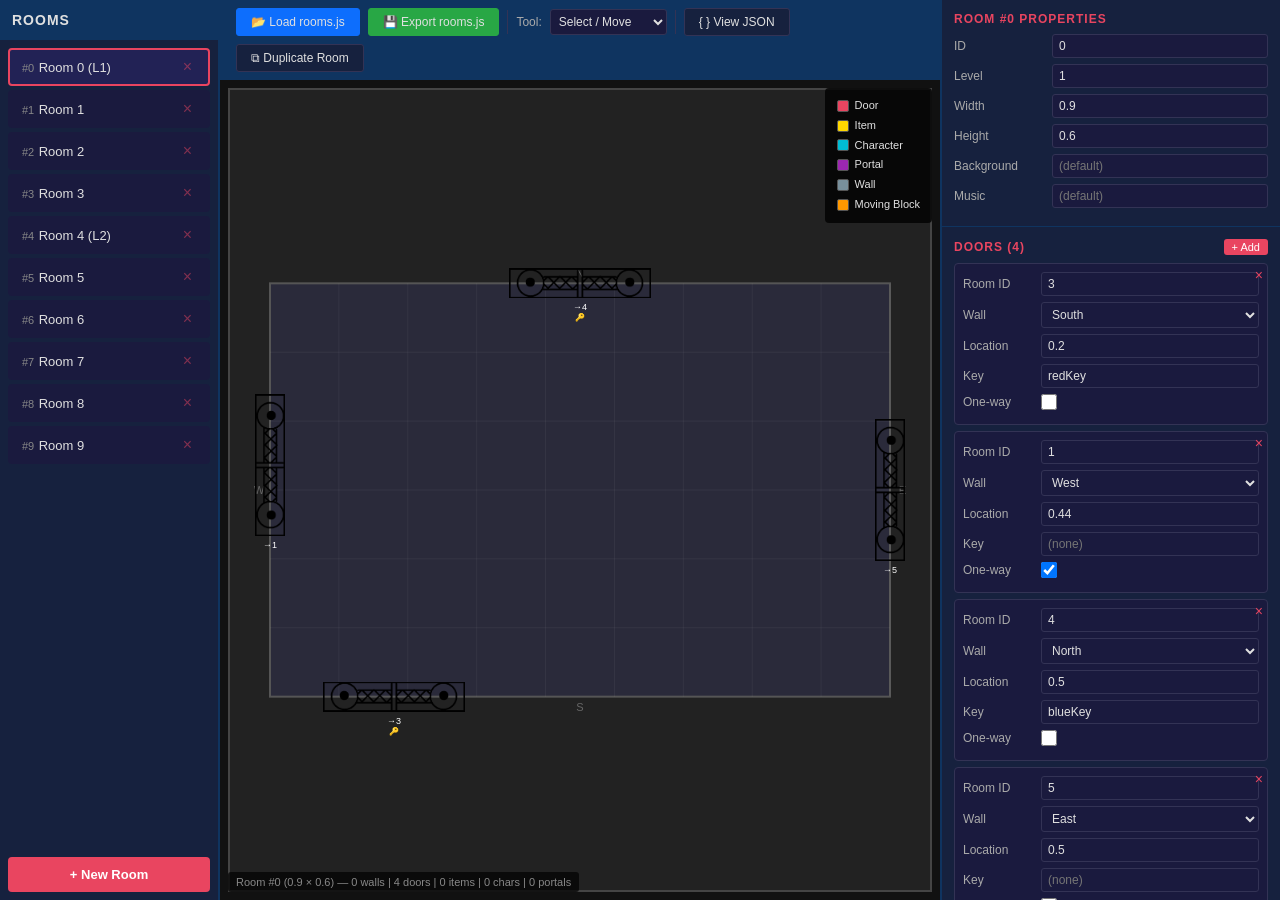
==== commit 4c4b0166: "." ====
--- a/admin.html
+++ b/admin.html
@@ -524,19 +524,64 @@
 
 			const wallDirections = ['n', 's', 'e', 'w'];
 
+			// Image path mappings
+			const itemImages = {
+				treasure: 'img/items/treasure-05.png',
+				superTreasure: 'img/items/treasure-06.png',
+				enchantedSword: 'img/items/enchanted sword.png',
+				venomDagger: 'img/items/venom dagger.png',
+				electrosmasher: 'img/items/electrosmasher.png',
+				bow: 'img/items/bow.png',
+				arrow: 'img/items/arrow.png',
+				healingPotion1: 'img/items/healing potion 01.png',
+				invisibilityPotion: 'img/items/invisibility potion.png',
+				blueKey: 'img/items/key 01.png',
+				redKey: 'img/items/key 02.png',
+			};
+
+			const characterImages = {
+				megabug: 'img/charactes/megabug v2 01.png',
+				zlakik: 'img/charactes/zlakik 01.png',
+				doomScreen: 'img/charactes/doom screen standing 01.png',
+				merchant: 'img/charactes/merchant 01.png',
+			};
+
+			const doorImages = {
+				horizontal: 'img/rooms/door horizontal.png',
+				vertical: 'img/rooms/door vertical.png',
+			};
+
+			const imageCache = {};
+
+			function getImage(src) {
+				if (!imageCache[src]) {
+					const img = new Image();
+					img.src = src;
+					img.onload = () => drawRoom();
+					imageCache[src] = img;
+				}
+				return imageCache[src];
+			}
+
 			// ============== INIT ==============
 			window.onload = function () {
 				populateDropdowns();
 				setupCanvas();
-				// Auto-load rooms.js from same directory
-				fetch('rooms.js')
-					.then((r) => r.text())
-					.then((source) => {
-						parseRoomsJS(source);
-					})
-					.catch(() => {
+				// Auto-load rooms.js via script tag (works with file:// protocol)
+				const script = document.createElement('script');
+				script.src = 'rooms.js';
+				script.onload = function () {
+					if (typeof rooms !== 'undefined' && Array.isArray(rooms)) {
+						selectedRoomIndex = rooms.length > 0 ? 0 : -1;
 						renderRoomList();
-					});
+						renderProps();
+						drawRoom();
+					}
+				};
+				script.onerror = function () {
+					renderRoomList();
+				};
+				document.head.appendChild(script);
 			};
 
 			function populateDropdowns() {
@@ -1200,66 +1245,79 @@
 					const wy = roomOriginY + w.location.y * canvasScale;
 					const ww = w.width * canvasScale;
 					const wh = w.height * canvasScale;
-					ctx.fillStyle = w.isMovable
-						? 'rgba(255, 152, 0, 0.5)'
-						: 'rgba(120, 144, 156, 0.6)';
-					ctx.fillRect(wx, wy, ww, wh);
+					if (w.background) {
+						const img = getImage('img/rooms/' + w.background);
+						if (img.complete && img.naturalWidth) {
+							ctx.drawImage(img, wx, wy, ww, wh);
+						} else {
+							ctx.fillStyle = w.isMovable
+								? 'rgba(255, 152, 0, 0.5)'
+								: 'rgba(120, 144, 156, 0.6)';
+							ctx.fillRect(wx, wy, ww, wh);
+						}
+					} else {
+						ctx.fillStyle = w.isMovable
+							? 'rgba(255, 152, 0, 0.5)'
+							: 'rgba(120, 144, 156, 0.6)';
+						ctx.fillRect(wx, wy, ww, wh);
+					}
 					ctx.strokeStyle = w.isMovable ? '#ff9800' : '#78909c';
 					ctx.lineWidth = 1.5;
 					ctx.strokeRect(wx, wy, ww, wh);
+				});
+
+				// Doors
+				(room.doors || []).forEach((d, i) => {
+					const doorSize = 30;
+					const isHorizontal = d.wall === 'n' || d.wall === 's';
+					const doorImgSrc = isHorizontal
+						? doorImages.horizontal
+						: doorImages.vertical;
+					const img = getImage(doorImgSrc);
+					let dx, dy, dw, dh;
+					if (d.wall === 'n') {
+						dx = roomOriginX + d.location * roomPixelW - doorSize / 2;
+						dy = roomOriginY - doorSize / 2;
+						dw = doorSize;
+						dh = doorSize;
+					} else if (d.wall === 's') {
+						dx = roomOriginX + d.location * roomPixelW - doorSize / 2;
+						dy = roomOriginY + roomPixelH - doorSize / 2;
+						dw = doorSize;
+						dh = doorSize;
+					} else if (d.wall === 'w') {
+						dx = roomOriginX - doorSize / 2;
+						dy = roomOriginY + d.location * roomPixelH - doorSize / 2;
+						dw = doorSize;
+						dh = doorSize;
+					} else {
+						dx = roomOriginX + roomPixelW - doorSize / 2;
+						dy = roomOriginY + d.location * roomPixelH - doorSize / 2;
+						dw = doorSize;
+						dh = doorSize;
+					}
+					if (img.complete && img.naturalWidth) {
+						const aspect = img.naturalWidth / img.naturalHeight;
+						if (isHorizontal) {
+							dw = doorSize * aspect;
+							dx = roomOriginX + d.location * roomPixelW - dw / 2;
+						} else {
+							dh = doorSize / aspect;
+							dy = roomOriginY + d.location * roomPixelH - dh / 2;
+						}
+						ctx.drawImage(img, dx, dy, dw, dh);
+					} else {
+						ctx.fillStyle = d.key ? '#ff4444' : '#e94560';
+						ctx.fillRect(dx, dy, dw, dh);
+					}
 					ctx.fillStyle = '#fff';
 					ctx.font = '9px sans-serif';
 					ctx.textAlign = 'center';
-					ctx.fillText(w.isMovable ? 'MB' : 'W', wx + ww / 2, wy + wh / 2 + 3);
-				});
-
-				// Doors
-				(room.doors || []).forEach((d, i) => {
-					const doorSize = 16;
-					let dx, dy;
-					if (d.wall === 'n') {
-						dx = roomOriginX + d.location * roomPixelW;
-						dy = roomOriginY;
-					} else if (d.wall === 's') {
-						dx = roomOriginX + d.location * roomPixelW;
-						dy = roomOriginY + roomPixelH - doorSize;
-					} else if (d.wall === 'w') {
-						dx = roomOriginX;
-						dy = roomOriginY + d.location * roomPixelH;
-					} else {
-						dx = roomOriginX + roomPixelW - doorSize;
-						dy = roomOriginY + d.location * roomPixelH;
-					}
-					ctx.fillStyle = d.key ? '#ff4444' : '#e94560';
-					ctx.fillRect(
-						dx -
-							doorSize / 2 +
-							(d.wall === 'w' || d.wall === 'e' ? doorSize / 2 : 0),
-						dy -
-							doorSize / 2 +
-							(d.wall === 'n' || d.wall === 's' ? doorSize / 2 : 0),
-						d.wall === 'n' || d.wall === 's' ? doorSize : doorSize,
-						d.wall === 'e' || d.wall === 'w' ? doorSize : doorSize,
-					);
-					ctx.fillStyle = '#fff';
-					ctx.font = '9px sans-serif';
-					ctx.textAlign = 'center';
-					const labelX =
-						dx +
-						(d.wall === 'e' ? doorSize / 2 : d.wall === 'w' ? doorSize / 2 : 0);
-					const labelY =
-						dy +
-						(d.wall === 's'
-							? doorSize / 2
-							: d.wall === 'n'
-								? doorSize / 2
-								: 0) +
-						3;
-					ctx.fillText('→' + d.roomId, labelX, labelY);
+					ctx.fillText('→' + d.roomId, dx + dw / 2, dy + dh + 12);
 					if (d.key) {
 						ctx.fillStyle = '#ffd700';
 						ctx.font = '8px sans-serif';
-						ctx.fillText('🔑', labelX, labelY + 10);
+						ctx.fillText('🔑', dx + dw / 2, dy + dh + 22);
 					}
 				});
 
@@ -1267,34 +1325,62 @@
 				(room.items || []).forEach((it, i) => {
 					const ix = roomOriginX + it.location.x * canvasScale;
 					const iy = roomOriginY + it.location.y * canvasScale;
-					ctx.beginPath();
-					ctx.arc(ix, iy, 8, 0, Math.PI * 2);
-					ctx.fillStyle = 'rgba(255, 215, 0, 0.7)';
-					ctx.fill();
-					ctx.strokeStyle = '#ffd700';
-					ctx.lineWidth = 1.5;
-					ctx.stroke();
-					ctx.fillStyle = '#000';
-					ctx.font = '8px sans-serif';
-					ctx.textAlign = 'center';
-					ctx.fillText(it.id.substring(0, 4), ix, iy + 3);
+					const imgSrc = itemImages[it.id];
+					const itemSize = 28;
+					if (imgSrc) {
+						const img = getImage(imgSrc);
+						if (img.complete && img.naturalWidth) {
+							const aspect = img.naturalWidth / img.naturalHeight;
+							const iw = itemSize * aspect;
+							const ih = itemSize;
+							ctx.drawImage(img, ix - iw / 2, iy - ih / 2, iw, ih);
+						} else {
+							ctx.beginPath();
+							ctx.arc(ix, iy, 8, 0, Math.PI * 2);
+							ctx.fillStyle = 'rgba(255, 215, 0, 0.7)';
+							ctx.fill();
+						}
+					} else {
+						ctx.beginPath();
+						ctx.arc(ix, iy, 8, 0, Math.PI * 2);
+						ctx.fillStyle = 'rgba(255, 215, 0, 0.7)';
+						ctx.fill();
+						ctx.fillStyle = '#000';
+						ctx.font = '8px sans-serif';
+						ctx.textAlign = 'center';
+						ctx.fillText(it.id.substring(0, 4), ix, iy + 3);
+					}
 				});
 
 				// Characters
 				(room.characters || []).forEach((c, i) => {
 					const cx = roomOriginX + c.location.x * canvasScale;
 					const cy = roomOriginY + c.location.y * canvasScale;
-					ctx.beginPath();
-					ctx.arc(cx, cy, 12, 0, Math.PI * 2);
-					ctx.fillStyle = 'rgba(0, 188, 212, 0.5)';
-					ctx.fill();
-					ctx.strokeStyle = '#00bcd4';
-					ctx.lineWidth = 2;
-					ctx.stroke();
-					ctx.fillStyle = '#fff';
-					ctx.font = '9px sans-serif';
-					ctx.textAlign = 'center';
-					ctx.fillText(c.id.substring(0, 6), cx, cy + 3);
+					const imgSrc = characterImages[c.id];
+					const charSize = 40;
+					if (imgSrc) {
+						const img = getImage(imgSrc);
+						if (img.complete && img.naturalWidth) {
+							const aspect = img.naturalWidth / img.naturalHeight;
+							const cw = charSize * aspect;
+							const ch = charSize;
+							ctx.drawImage(img, cx - cw / 2, cy - ch / 2, cw, ch);
+						} else {
+							ctx.beginPath();
+							ctx.arc(cx, cy, 12, 0, Math.PI * 2);
+							ctx.fillStyle = 'rgba(0, 188, 212, 0.5)';
+							ctx.fill();
+						}
+					} else {
+						ctx.beginPath();
+						ctx.arc(cx, cy, 12, 0, Math.PI * 2);
+						ctx.fillStyle = 'rgba(0, 188, 212, 0.5)';
+						ctx.fill();
+						ctx.fillStyle = '#fff';
+						ctx.font = '9px sans-serif';
+						ctx.textAlign = 'center';
+						ctx.fillText(c.id.substring(0, 6), cx, cy + 3);
+					}
 				});
 
 				// Portals
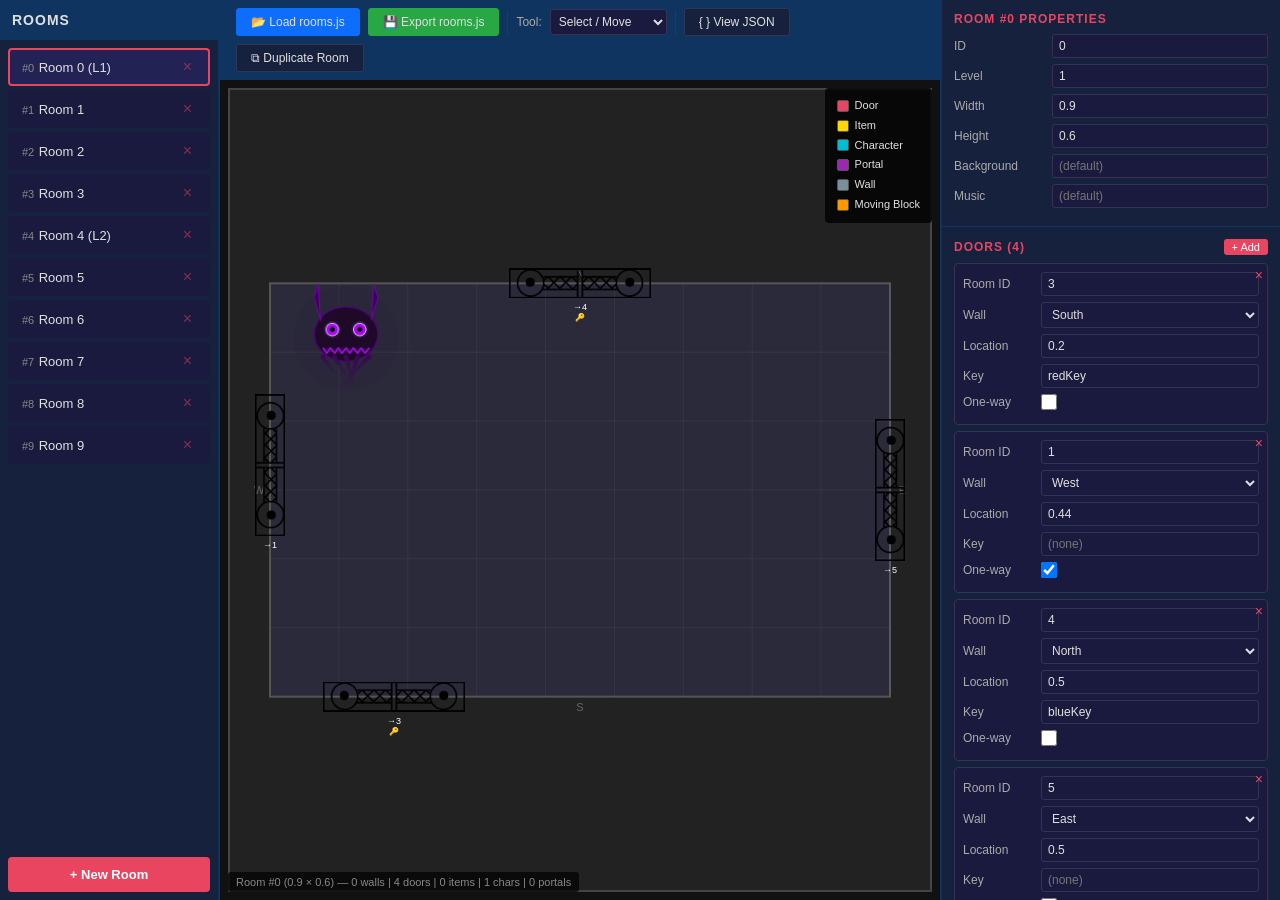
==== commit 447bd043: "." ====
--- a/admin.html
+++ b/admin.html
@@ -505,46 +505,15 @@
 			let dragOffset = { x: 0, y: 0 };
 			let wallDrawStart = null;
 
-			// Known items and characters (extracted from the game files)
-			const knownItems = [
-				'treasure',
-				'superTreasure',
-				'enchantedSword',
-				'venomDagger',
-				'electrosmasher',
-				'bow',
-				'arrow',
-				'healingPotion1',
-				'invisibilityPotion',
-				'blueKey',
-				'redKey',
-			];
-
-			const knownCharacters = ['megabug', 'zlakik', 'doomScreen', 'merchant'];
+			let knownItems = [];
+
+			let knownCharacters = [];
 
 			const wallDirections = ['n', 's', 'e', 'w'];
 
-			// Image path mappings
-			const itemImages = {
-				treasure: 'img/items/treasure-05.png',
-				superTreasure: 'img/items/treasure-06.png',
-				enchantedSword: 'img/items/enchanted sword.png',
-				venomDagger: 'img/items/venom dagger.png',
-				electrosmasher: 'img/items/electrosmasher.png',
-				bow: 'img/items/bow.png',
-				arrow: 'img/items/arrow.png',
-				healingPotion1: 'img/items/healing potion 01.png',
-				invisibilityPotion: 'img/items/invisibility potion.png',
-				blueKey: 'img/items/key 01.png',
-				redKey: 'img/items/key 02.png',
-			};
-
-			const characterImages = {
-				megabug: 'img/charactes/megabug v2 01.png',
-				zlakik: 'img/charactes/zlakik 01.png',
-				doomScreen: 'img/charactes/doom screen standing 01.png',
-				merchant: 'img/charactes/merchant 01.png',
-			};
+			let itemImages = {};
+
+			let characterImages = {};
 
 			const doorImages = {
 				horizontal: 'img/rooms/door horizontal.png',
@@ -557,7 +526,7 @@
 				if (!imageCache[src]) {
 					const img = new Image();
 					img.src = src;
-					img.onload = () => drawRoom();
+					img.onload = drawRoom;
 					imageCache[src] = img;
 				}
 				return imageCache[src];
@@ -565,9 +534,40 @@
 
 			// ============== INIT ==============
 			window.onload = function () {
-				populateDropdowns();
 				setupCanvas();
-				// Auto-load rooms.js via script tag (works with file:// protocol)
+				loadScript('items.js', function () {
+					if (typeof items !== 'undefined') {
+						knownItems = Object.keys(items);
+						for (const [id, item] of Object.entries(items)) {
+							if (item.image) {
+								itemImages[id] = 'img/items/' + item.image;
+							}
+						}
+					}
+					loadScript('characters.js', function () {
+						if (typeof characters !== 'undefined') {
+							knownCharacters = Object.keys(characters);
+							for (const [id, char] of Object.entries(characters)) {
+								if (char.idleFrames && char.idleFrames.length > 0) {
+									characterImages[id] = 'img/charactes/' + char.idleFrames[0];
+								}
+							}
+						}
+						populateDropdowns();
+						loadRooms();
+					});
+				});
+			};
+
+			function loadScript(src, callback) {
+				const script = document.createElement('script');
+				script.src = src;
+				script.onload = callback;
+				script.onerror = callback;
+				document.head.appendChild(script);
+			}
+
+			function loadRooms() {
 				const script = document.createElement('script');
 				script.src = 'rooms.js';
 				script.onload = function () {
@@ -582,7 +582,7 @@
 					renderRoomList();
 				};
 				document.head.appendChild(script);
-			};
+			}
 
 			function populateDropdowns() {
 				const itemSel = document.getElementById('item-select');
@@ -835,12 +835,12 @@
 					div.className =
 						'room-entry' + (i === selectedRoomIndex ? ' selected' : '');
 					div.innerHTML = `
-			<span>
-				<span class="room-id">#${room.id}</span>
-				<span class="room-label">Room ${room.id}${room.level != null ? ' (L' + room.level + ')' : ''}</span>
-			</span>
-			<button class="delete-room" onclick="event.stopPropagation(); deleteRoom(${i})" title="Delete room">×</button>
-		`;
+						<span>
+							<span class="room-id">#${room.id}</span>
+							<span class="room-label">Room ${room.id}${room.level != null ? ' (L' + room.level + ')' : ''}</span>
+						</span>
+						<button class="delete-room" onclick="event.stopPropagation(); deleteRoom(${i})" title="Delete room">×</button>
+					`;
 					div.onclick = () => selectRoom(i);
 					list.appendChild(div);
 				});
@@ -908,101 +908,101 @@
 
 				// Room Properties
 				html += `<div class="props-section">
-		<h3>Room #${room.id} Properties</h3>
-		<div class="prop-row"><label>ID</label><input type="number" value="${room.id}" onchange="updateRoomProp('id', parseInt(this.value))"></div>
-		<div class="prop-row"><label>Level</label><input type="number" value="${room.level ?? ''}" placeholder="(none)" onchange="updateRoomProp('level', this.value ? parseInt(this.value) : undefined)"></div>
-		<div class="prop-row"><label>Width</label><input type="number" step="0.01" min="0.1" max="1" value="${room.width}" onchange="updateRoomProp('width', parseFloat(this.value))"></div>
-		<div class="prop-row"><label>Height</label><input type="number" step="0.01" min="0.1" max="1" value="${room.height}" onchange="updateRoomProp('height', parseFloat(this.value))"></div>
-		<div class="prop-row"><label>Background</label><input type="text" value="${room.background || ''}" placeholder="(default)" onchange="updateRoomProp('background', this.value || undefined)"></div>
-		<div class="prop-row"><label>Music</label><input type="text" value="${room.music || ''}" placeholder="(default)" onchange="updateRoomProp('music', this.value || undefined)"></div>
-	</div>`;
+					<h3>Room #${room.id} Properties</h3>
+					<div class="prop-row"><label>ID</label><input type="number" value="${room.id}" onchange="updateRoomProp('id', parseInt(this.value))"></div>
+					<div class="prop-row"><label>Level</label><input type="number" value="${room.level ?? ''}" placeholder="(none)" onchange="updateRoomProp('level', this.value ? parseInt(this.value) : undefined)"></div>
+					<div class="prop-row"><label>Width</label><input type="number" step="0.01" min="0.1" max="1" value="${room.width}" onchange="updateRoomProp('width', parseFloat(this.value))"></div>
+					<div class="prop-row"><label>Height</label><input type="number" step="0.01" min="0.1" max="1" value="${room.height}" onchange="updateRoomProp('height', parseFloat(this.value))"></div>
+					<div class="prop-row"><label>Background</label><input type="text" value="${room.background || ''}" placeholder="(default)" onchange="updateRoomProp('background', this.value || undefined)"></div>
+					<div class="prop-row"><label>Music</label><input type="text" value="${room.music || ''}" placeholder="(default)" onchange="updateRoomProp('music', this.value || undefined)"></div>
+				</div>`;
 
 				// Doors
 				html += `<div class="props-section">
-		<h3>Doors (${(room.doors || []).length}) <button onclick="addDoor()">+ Add</button></h3>`;
+					<h3>Doors (${(room.doors || []).length}) <button onclick="addDoor()">+ Add</button></h3>`;
 				(room.doors || []).forEach((d, i) => {
 					html += `<div class="sub-item">
-			<button class="remove-btn" onclick="removeDoor(${i})">×</button>
-			<div class="prop-row"><label>Room ID</label><input type="number" value="${d.roomId}" onchange="updateDoor(${i}, 'roomId', parseInt(this.value))"></div>
-			<div class="prop-row"><label>Wall</label>
-				<select onchange="updateDoor(${i}, 'wall', this.value)">
-					${wallDirections.map((w) => `<option value="${w}" ${d.wall === w ? 'selected' : ''}>${{ n: 'North', s: 'South', e: 'East', w: 'West' }[w]}</option>`).join('')}
-				</select>
-			</div>
-			<div class="prop-row"><label>Location</label><input type="number" step="0.01" min="0" max="1" value="${d.location}" onchange="updateDoor(${i}, 'location', parseFloat(this.value))"></div>
-			<div class="prop-row"><label>Key</label><input type="text" value="${d.key || ''}" placeholder="(none)" onchange="updateDoor(${i}, 'key', this.value || undefined)"></div>
-			<div class="prop-row"><label>One-way</label><input type="checkbox" ${d.isOneWay ? 'checked' : ''} onchange="updateDoor(${i}, 'isOneWay', this.checked || undefined)"></div>
-		</div>`;
+						<button class="remove-btn" onclick="removeDoor(${i})">×</button>
+						<div class="prop-row"><label>Room ID</label><input type="number" value="${d.roomId}" onchange="updateDoor(${i}, 'roomId', parseInt(this.value))"></div>
+						<div class="prop-row"><label>Wall</label>
+							<select onchange="updateDoor(${i}, 'wall', this.value)">
+								${wallDirections.map((w) => `<option value="${w}" ${d.wall === w ? 'selected' : ''}>${{ n: 'North', s: 'South', e: 'East', w: 'West' }[w]}</option>`).join('')}
+							</select>
+						</div>
+						<div class="prop-row"><label>Location</label><input type="number" step="0.01" min="0" max="1" value="${d.location}" onchange="updateDoor(${i}, 'location', parseFloat(this.value))"></div>
+						<div class="prop-row"><label>Key</label><input type="text" value="${d.key || ''}" placeholder="(none)" onchange="updateDoor(${i}, 'key', this.value || undefined)"></div>
+						<div class="prop-row"><label>One-way</label><input type="checkbox" ${d.isOneWay ? 'checked' : ''} onchange="updateDoor(${i}, 'isOneWay', this.checked || undefined)"></div>
+					</div>`;
 				});
 				html += `</div>`;
 
 				// Portals
 				html += `<div class="props-section">
-		<h3>Portals (${(room.portals || []).length}) <button onclick="addPortal()">+ Add</button></h3>`;
+					<h3>Portals (${(room.portals || []).length}) <button onclick="addPortal()">+ Add</button></h3>`;
 				(room.portals || []).forEach((p, i) => {
 					html += `<div class="sub-item">
-			<button class="remove-btn" onclick="removePortal(${i})">×</button>
-			<div class="prop-row"><label>X</label><input type="number" step="0.01" min="0" max="1" value="${p.location.x}" onchange="updatePortal(${i}, 'location.x', parseFloat(this.value))"></div>
-			<div class="prop-row"><label>Y</label><input type="number" step="0.01" min="0" max="1" value="${p.location.y}" onchange="updatePortal(${i}, 'location.y', parseFloat(this.value))"></div>
-			<div class="prop-row"><label>Dest Room</label><input type="number" value="${p.destination.roomId}" onchange="updatePortal(${i}, 'destination.roomId', parseInt(this.value))"></div>
-			<div class="prop-row"><label>Dest X</label><input type="number" step="0.01" min="0" max="1" value="${p.destination.x}" onchange="updatePortal(${i}, 'destination.x', parseFloat(this.value))"></div>
-			<div class="prop-row"><label>Dest Y</label><input type="number" step="0.01" min="0" max="1" value="${p.destination.y}" onchange="updatePortal(${i}, 'destination.y', parseFloat(this.value))"></div>
-		</div>`;
+						<button class="remove-btn" onclick="removePortal(${i})">×</button>
+						<div class="prop-row"><label>X</label><input type="number" step="0.01" min="0" max="1" value="${p.location.x}" onchange="updatePortal(${i}, 'location.x', parseFloat(this.value))"></div>
+						<div class="prop-row"><label>Y</label><input type="number" step="0.01" min="0" max="1" value="${p.location.y}" onchange="updatePortal(${i}, 'location.y', parseFloat(this.value))"></div>
+						<div class="prop-row"><label>Dest Room</label><input type="number" value="${p.destination.roomId}" onchange="updatePortal(${i}, 'destination.roomId', parseInt(this.value))"></div>
+						<div class="prop-row"><label>Dest X</label><input type="number" step="0.01" min="0" max="1" value="${p.destination.x}" onchange="updatePortal(${i}, 'destination.x', parseFloat(this.value))"></div>
+						<div class="prop-row"><label>Dest Y</label><input type="number" step="0.01" min="0" max="1" value="${p.destination.y}" onchange="updatePortal(${i}, 'destination.y', parseFloat(this.value))"></div>
+					</div>`;
 				});
 				html += `</div>`;
 
 				// Items
 				html += `<div class="props-section">
-		<h3>Items (${(room.items || []).length}) <button onclick="addItem()">+ Add</button></h3>`;
+					<h3>Items (${(room.items || []).length}) <button onclick="addItem()">+ Add</button></h3>`;
 				(room.items || []).forEach((it, i) => {
 					html += `<div class="sub-item">
-			<button class="remove-btn" onclick="removeItem(${i})">×</button>
-			<div class="prop-row"><label>ID</label>
-				<select onchange="updateItem(${i}, 'id', this.value)">
-					${knownItems.map((kid) => `<option value="${kid}" ${it.id === kid ? 'selected' : ''}>${kid}</option>`).join('')}
-					${!knownItems.includes(it.id) ? `<option value="${it.id}" selected>${it.id}</option>` : ''}
-				</select>
-			</div>
-			<div class="prop-row"><label>X</label><input type="number" step="0.01" min="0" max="1" value="${it.location.x}" onchange="updateItem(${i}, 'location.x', parseFloat(this.value))"></div>
-			<div class="prop-row"><label>Y</label><input type="number" step="0.01" min="0" max="1" value="${it.location.y}" onchange="updateItem(${i}, 'location.y', parseFloat(this.value))"></div>
-		</div>`;
+						<button class="remove-btn" onclick="removeItem(${i})">×</button>
+						<div class="prop-row"><label>ID</label>
+							<select onchange="updateItem(${i}, 'id', this.value)">
+								${knownItems.map((kid) => `<option value="${kid}" ${it.id === kid ? 'selected' : ''}>${kid}</option>`).join('')}
+								${!knownItems.includes(it.id) ? `<option value="${it.id}" selected>${it.id}</option>` : ''}
+							</select>
+						</div>
+						<div class="prop-row"><label>X</label><input type="number" step="0.01" min="0" max="1" value="${it.location.x}" onchange="updateItem(${i}, 'location.x', parseFloat(this.value))"></div>
+						<div class="prop-row"><label>Y</label><input type="number" step="0.01" min="0" max="1" value="${it.location.y}" onchange="updateItem(${i}, 'location.y', parseFloat(this.value))"></div>
+					</div>`;
 				});
 				html += `</div>`;
 
 				// Characters
 				html += `<div class="props-section">
-		<h3>Characters (${(room.characters || []).length}) <button onclick="addCharacter()">+ Add</button></h3>`;
+					<h3>Characters (${(room.characters || []).length}) <button onclick="addCharacter()">+ Add</button></h3>`;
 				(room.characters || []).forEach((c, i) => {
 					html += `<div class="sub-item">
-			<button class="remove-btn" onclick="removeCharacter(${i})">×</button>
-			<div class="prop-row"><label>ID</label>
-				<select onchange="updateCharacter(${i}, 'id', this.value)">
-					${knownCharacters.map((kid) => `<option value="${kid}" ${c.id === kid ? 'selected' : ''}>${kid}</option>`).join('')}
-					${!knownCharacters.includes(c.id) ? `<option value="${c.id}" selected>${c.id}</option>` : ''}
-				</select>
-			</div>
-			<div class="prop-row"><label>X</label><input type="number" step="0.01" min="0" max="1" value="${c.location.x}" onchange="updateCharacter(${i}, 'location.x', parseFloat(this.value))"></div>
-			<div class="prop-row"><label>Y</label><input type="number" step="0.01" min="0" max="1" value="${c.location.y}" onchange="updateCharacter(${i}, 'location.y', parseFloat(this.value))"></div>
-			${c.id === 'merchant' ? `<div class="prop-row"><label>Items Sale</label><input type="text" value="${(c.itemsForSale || []).join(', ')}" onchange="updateCharacter(${i}, 'itemsForSale', this.value.split(',').map(s=>s.trim()).filter(Boolean))"></div>` : ''}
-		</div>`;
+						<button class="remove-btn" onclick="removeCharacter(${i})">×</button>
+						<div class="prop-row"><label>ID</label>
+							<select onchange="updateCharacter(${i}, 'id', this.value)">
+								${knownCharacters.map((kid) => `<option value="${kid}" ${c.id === kid ? 'selected' : ''}>${kid}</option>`).join('')}
+								${!knownCharacters.includes(c.id) ? `<option value="${c.id}" selected>${c.id}</option>` : ''}
+							</select>
+						</div>
+						<div class="prop-row"><label>X</label><input type="number" step="0.01" min="0" max="1" value="${c.location.x}" onchange="updateCharacter(${i}, 'location.x', parseFloat(this.value))"></div>
+						<div class="prop-row"><label>Y</label><input type="number" step="0.01" min="0" max="1" value="${c.location.y}" onchange="updateCharacter(${i}, 'location.y', parseFloat(this.value))"></div>
+						${c.id === 'merchant' ? `<div class="prop-row"><label>Items Sale</label><input type="text" value="${(c.itemsForSale || []).join(', ')}" onchange="updateCharacter(${i}, 'itemsForSale', this.value.split(',').map(s=>s.trim()).filter(Boolean))"></div>` : ''}
+					</div>`;
 				});
 				html += `</div>`;
 
 				// Walls & Moving Blocks
 				html += `<div class="props-section">
-		<h3>Walls (${(room.walls || []).length}) <button onclick="addWall()">+ Add</button> <button onclick="addMovingBlock()">+ Moving Block</button></h3>`;
+					<h3>Walls (${(room.walls || []).length}) <button onclick="addWall()">+ Add</button> <button onclick="addMovingBlock()">+ Moving Block</button></h3>`;
 				(room.walls || []).forEach((w, i) => {
 					const isMoving = w.isMovable;
 					html += `<div class="sub-item" style="${isMoving ? 'border-color:#ff9800;' : ''}">
-			<button class="remove-btn" onclick="removeWall(${i})">×</button>
-			<div style="font-size:11px;color:${isMoving ? '#ff9800' : '#78909c'};margin-bottom:4px;font-weight:bold;">${isMoving ? '⬛ Moving Block' : '🧱 Wall'}</div>
-			<div class="prop-row"><label>X</label><input type="number" step="0.01" min="0" max="1" value="${w.location.x}" onchange="updateWall(${i}, 'location.x', parseFloat(this.value))"></div>
-			<div class="prop-row"><label>Y</label><input type="number" step="0.01" min="0" max="1" value="${w.location.y}" onchange="updateWall(${i}, 'location.y', parseFloat(this.value))"></div>
-			<div class="prop-row"><label>Width</label><input type="number" step="0.01" min="0.01" max="1" value="${w.width}" onchange="updateWall(${i}, 'width', parseFloat(this.value))"></div>
-			<div class="prop-row"><label>Height</label><input type="number" step="0.01" min="0.01" max="1" value="${w.height}" onchange="updateWall(${i}, 'height', parseFloat(this.value))"></div>
-			<div class="prop-row"><label>Movable</label><input type="checkbox" ${isMoving ? 'checked' : ''} onchange="updateWall(${i}, 'isMovable', this.checked || undefined)"></div>
-			<div class="prop-row"><label>Background</label><input type="text" value="${w.background || ''}" placeholder="(none)" onchange="updateWall(${i}, 'background', this.value || undefined)"></div>
-		</div>`;
+						<button class="remove-btn" onclick="removeWall(${i})">×</button>
+						<div style="font-size:11px;color:${isMoving ? '#ff9800' : '#78909c'};margin-bottom:4px;font-weight:bold;">${isMoving ? '⬛ Moving Block' : '🧱 Wall'}</div>
+						<div class="prop-row"><label>X</label><input type="number" step="0.01" min="0" max="1" value="${w.location.x}" onchange="updateWall(${i}, 'location.x', parseFloat(this.value))"></div>
+						<div class="prop-row"><label>Y</label><input type="number" step="0.01" min="0" max="1" value="${w.location.y}" onchange="updateWall(${i}, 'location.y', parseFloat(this.value))"></div>
+						<div class="prop-row"><label>Width</label><input type="number" step="0.01" min="0.01" max="1" value="${w.width}" onchange="updateWall(${i}, 'width', parseFloat(this.value))"></div>
+						<div class="prop-row"><label>Height</label><input type="number" step="0.01" min="0.01" max="1" value="${w.height}" onchange="updateWall(${i}, 'height', parseFloat(this.value))"></div>
+						<div class="prop-row"><label>Movable</label><input type="checkbox" ${isMoving ? 'checked' : ''} onchange="updateWall(${i}, 'isMovable', this.checked || undefined)"></div>
+						<div class="prop-row"><label>Background</label><input type="text" value="${w.background || ''}" placeholder="(none)" onchange="updateWall(${i}, 'background', this.value || undefined)"></div>
+					</div>`;
 				});
 				html += `</div>`;
 
@@ -1326,7 +1326,9 @@
 					const ix = roomOriginX + it.location.x * canvasScale;
 					const iy = roomOriginY + it.location.y * canvasScale;
 					const imgSrc = itemImages[it.id];
-					const itemSize = 28;
+					const itemDef = typeof items !== 'undefined' ? items[it.id] : null;
+					const itemSize =
+						itemDef && itemDef.size ? itemDef.size * canvasScale : 28;
 					if (imgSrc) {
 						const img = getImage(imgSrc);
 						if (img.complete && img.naturalWidth) {
@@ -1357,13 +1359,15 @@
 					const cx = roomOriginX + c.location.x * canvasScale;
 					const cy = roomOriginY + c.location.y * canvasScale;
 					const imgSrc = characterImages[c.id];
-					const charSize = 40;
+					const charDef =
+						typeof characters !== 'undefined' ? characters[c.id] : null;
+					const cw =
+						charDef && charDef.width ? charDef.width * canvasScale : 40;
+					const ch =
+						charDef && charDef.height ? charDef.height * canvasScale : 40;
 					if (imgSrc) {
 						const img = getImage(imgSrc);
 						if (img.complete && img.naturalWidth) {
-							const aspect = img.naturalWidth / img.naturalHeight;
-							const cw = charSize * aspect;
-							const ch = charSize;
 							ctx.drawImage(img, cx - cw / 2, cy - ch / 2, cw, ch);
 						} else {
 							ctx.beginPath();
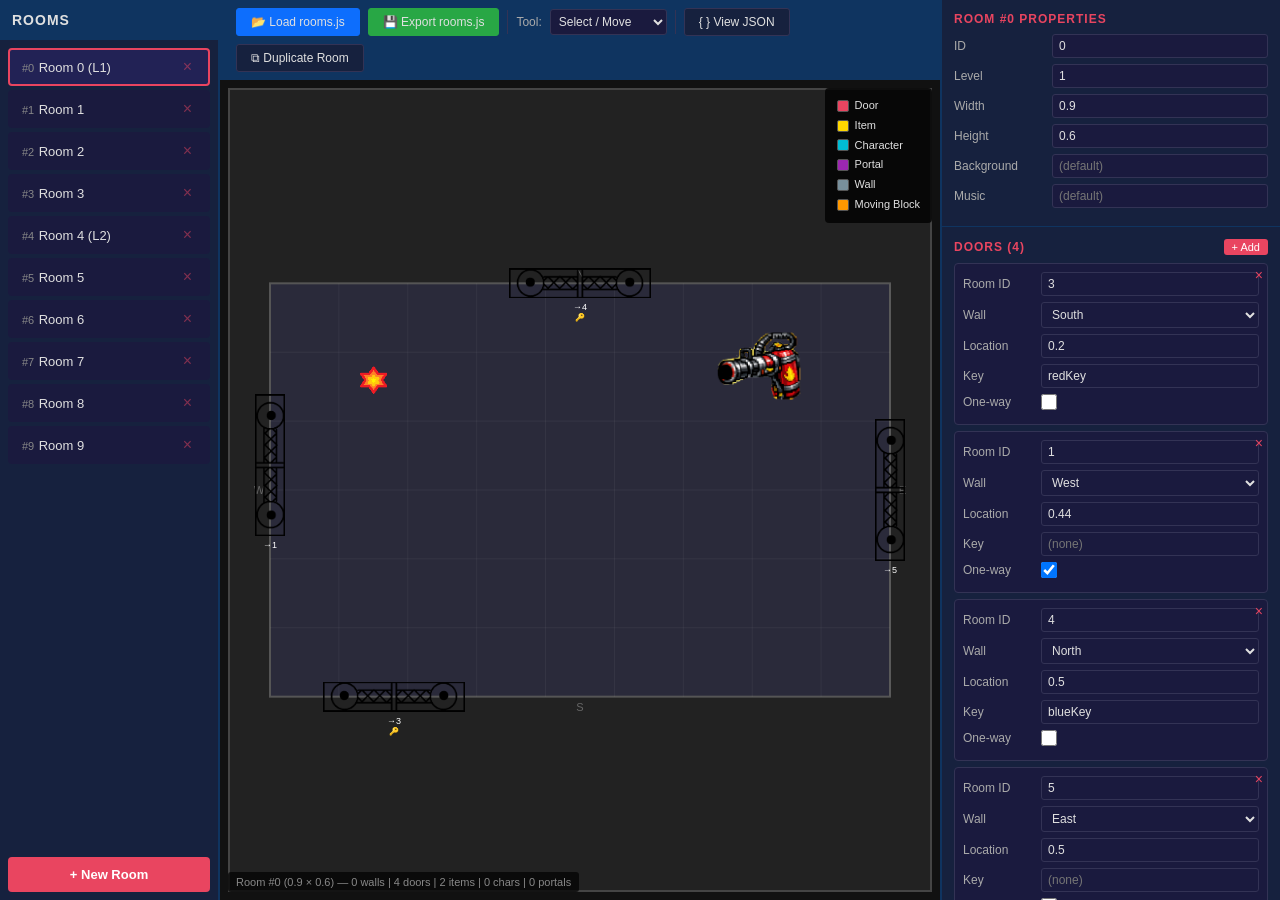
==== commit ba1558a5: "." ====
--- a/admin.html
+++ b/admin.html
@@ -1388,25 +1388,33 @@
 				});
 
 				// Portals
+				const portalSize = 0.12;
 				(room.portals || []).forEach((p, i) => {
 					const px = roomOriginX + p.location.x * canvasScale;
 					const py = roomOriginY + p.location.y * canvasScale;
-					// Draw a diamond shape
-					ctx.beginPath();
-					ctx.moveTo(px, py - 10);
-					ctx.lineTo(px + 8, py);
-					ctx.lineTo(px, py + 10);
-					ctx.lineTo(px - 8, py);
-					ctx.closePath();
-					ctx.fillStyle = 'rgba(156, 39, 176, 0.5)';
-					ctx.fill();
-					ctx.strokeStyle = '#9c27b0';
-					ctx.lineWidth = 1.5;
-					ctx.stroke();
+					const pw = portalSize * canvasScale;
+					const ph = portalSize * canvasScale;
+					const portalImg = getImage('img/rooms/portal-frames/portal-01.png');
+					if (portalImg.complete && portalImg.naturalWidth) {
+						ctx.drawImage(portalImg, px - pw / 2, py - ph / 2, pw, ph);
+					} else {
+						// Fallback diamond shape
+						ctx.beginPath();
+						ctx.moveTo(px, py - ph / 2);
+						ctx.lineTo(px + pw / 2, py);
+						ctx.lineTo(px, py + ph / 2);
+						ctx.lineTo(px - pw / 2, py);
+						ctx.closePath();
+						ctx.fillStyle = 'rgba(156, 39, 176, 0.5)';
+						ctx.fill();
+						ctx.strokeStyle = '#9c27b0';
+						ctx.lineWidth = 1.5;
+						ctx.stroke();
+					}
 					ctx.fillStyle = '#fff';
 					ctx.font = '8px sans-serif';
 					ctx.textAlign = 'center';
-					ctx.fillText('P→' + p.destination.roomId, px, py + 3);
+					ctx.fillText('P→' + p.destination.roomId, px, py + ph / 2 + 10);
 				});
 
 				updateCanvasInfo();
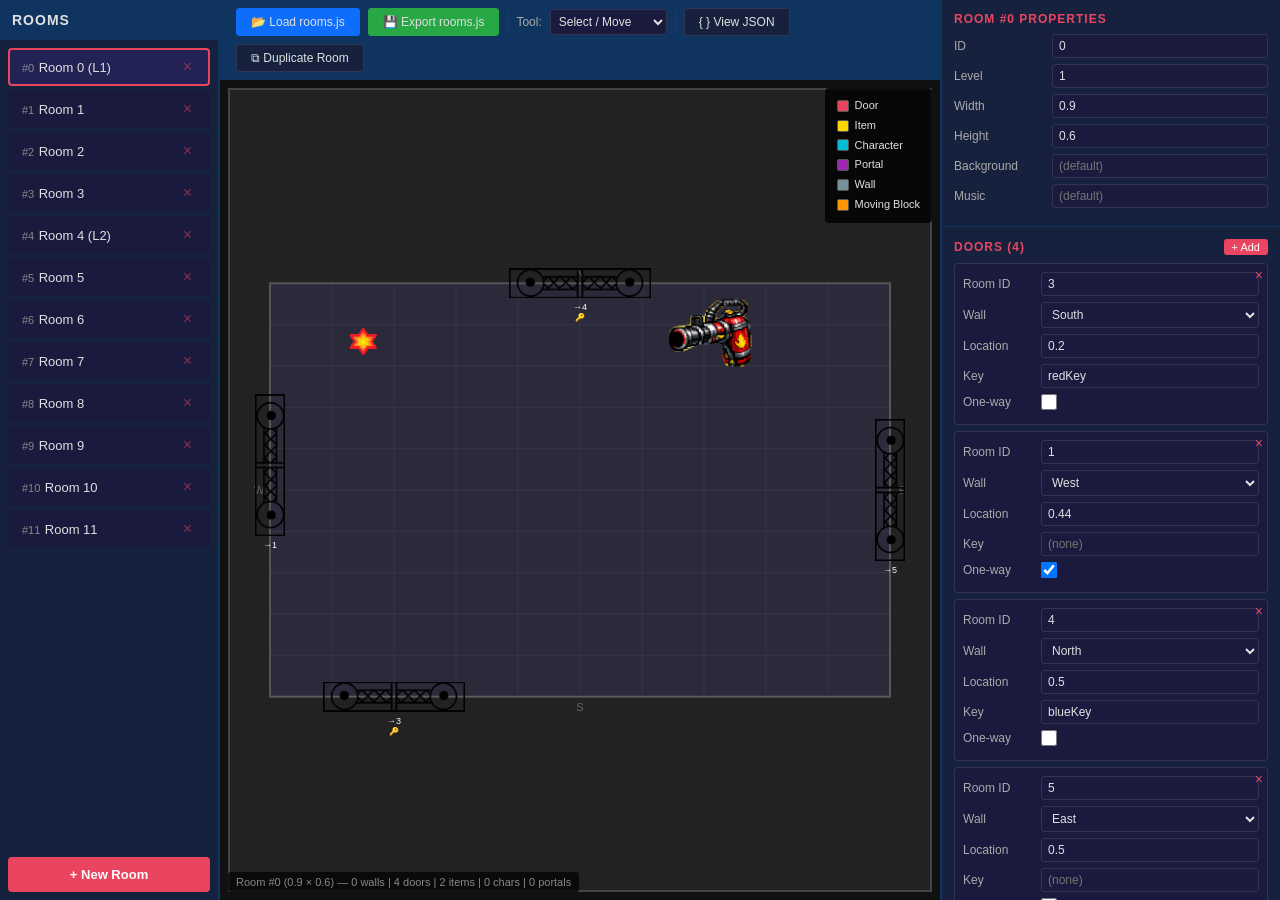
==== commit 4a32900e: "." ====
--- a/admin.html
+++ b/admin.html
@@ -1205,15 +1205,15 @@
 				ctx.strokeStyle = 'rgba(255,255,255,0.05)';
 				ctx.lineWidth = 1;
 				const gridStep = 0.1;
-				for (let gx = gridStep; gx < rw; gx += gridStep) {
-					const px = roomOriginX + gx * canvasScale;
+				for (let gx = gridStep; gx < 1; gx += gridStep) {
+					const px = roomOriginX + gx * roomPixelW;
 					ctx.beginPath();
 					ctx.moveTo(px, roomOriginY);
 					ctx.lineTo(px, roomOriginY + roomPixelH);
 					ctx.stroke();
 				}
-				for (let gy = gridStep; gy < rh; gy += gridStep) {
-					const py = roomOriginY + gy * canvasScale;
+				for (let gy = gridStep; gy < 1; gy += gridStep) {
+					const py = roomOriginY + gy * roomPixelH;
 					ctx.beginPath();
 					ctx.moveTo(roomOriginX, py);
 					ctx.lineTo(roomOriginX + roomPixelW, py);
@@ -1241,10 +1241,10 @@
 
 				// Walls
 				(room.walls || []).forEach((w, i) => {
-					const wx = roomOriginX + w.location.x * canvasScale;
-					const wy = roomOriginY + w.location.y * canvasScale;
-					const ww = w.width * canvasScale;
-					const wh = w.height * canvasScale;
+					const wx = roomOriginX + w.location.x * roomPixelW;
+					const wy = roomOriginY + w.location.y * roomPixelH;
+					const ww = w.width * roomPixelW;
+					const wh = w.height * roomPixelH;
 					if (w.background) {
 						const img = getImage('img/rooms/' + w.background);
 						if (img.complete && img.naturalWidth) {
@@ -1323,8 +1323,8 @@
 
 				// Items
 				(room.items || []).forEach((it, i) => {
-					const ix = roomOriginX + it.location.x * canvasScale;
-					const iy = roomOriginY + it.location.y * canvasScale;
+					const ix = roomOriginX + it.location.x * roomPixelW;
+					const iy = roomOriginY + it.location.y * roomPixelH;
 					const imgSrc = itemImages[it.id];
 					const itemDef = typeof items !== 'undefined' ? items[it.id] : null;
 					const itemSize =
@@ -1356,8 +1356,8 @@
 
 				// Characters
 				(room.characters || []).forEach((c, i) => {
-					const cx = roomOriginX + c.location.x * canvasScale;
-					const cy = roomOriginY + c.location.y * canvasScale;
+					const cx = roomOriginX + c.location.x * roomPixelW;
+					const cy = roomOriginY + c.location.y * roomPixelH;
 					const imgSrc = characterImages[c.id];
 					const charDef =
 						typeof characters !== 'undefined' ? characters[c.id] : null;
@@ -1390,8 +1390,8 @@
 				// Portals
 				const portalSize = 0.12;
 				(room.portals || []).forEach((p, i) => {
-					const px = roomOriginX + p.location.x * canvasScale;
-					const py = roomOriginY + p.location.y * canvasScale;
+					const px = roomOriginX + p.location.x * roomPixelW;
+					const py = roomOriginY + p.location.y * roomPixelH;
 					const pw = portalSize * canvasScale;
 					const ph = portalSize * canvasScale;
 					const portalImg = getImage('img/rooms/portal-frames/portal-01.png');
@@ -1442,8 +1442,8 @@
 				const rect = canvas.getBoundingClientRect();
 				const mx = e.clientX - rect.left;
 				const my = e.clientY - rect.top;
-				const rx = (mx - roomOriginX) / canvasScale;
-				const ry = (my - roomOriginY) / canvasScale;
+				const rx = (mx - roomOriginX) / roomPixelW;
+				const ry = (my - roomOriginY) / roomPixelH;
 				return {
 					mx,
 					my,
@@ -1531,7 +1531,7 @@
 				} else if (currentTool === 'wall') {
 					wallDrawStart = { x: rx, y: ry };
 				} else if (currentTool === 'item') {
-					if (rx >= 0 && ry >= 0 && rx <= room.width && ry <= room.height) {
+					if (rx >= 0 && ry >= 0 && rx <= 1 && ry <= 1) {
 						if (!room.items) room.items = [];
 						room.items.push({
 							id: document.getElementById('item-select').value,
@@ -1541,7 +1541,7 @@
 						drawRoom();
 					}
 				} else if (currentTool === 'character') {
-					if (rx >= 0 && ry >= 0 && rx <= room.width && ry <= room.height) {
+					if (rx >= 0 && ry >= 0 && rx <= 1 && ry <= 1) {
 						if (!room.characters) room.characters = [];
 						room.characters.push({
 							id: document.getElementById('char-select').value,
@@ -1555,9 +1555,9 @@
 					const room = rooms[selectedRoomIndex];
 					const dists = {
 						n: ry,
-						s: room.height - ry,
+						s: 1 - ry,
 						w: rx,
-						e: room.width - rx,
+						e: 1 - rx,
 					};
 					let closestWall = 'n';
 					let minDist = Infinity;
@@ -1567,10 +1567,7 @@
 							closestWall = wall;
 						}
 					}
-					const loc =
-						closestWall === 'n' || closestWall === 's'
-							? rx / room.width
-							: ry / room.height;
+					const loc = closestWall === 'n' || closestWall === 's' ? rx : ry;
 					if (!room.doors) room.doors = [];
 					room.doors.push({
 						roomId: 0,
@@ -1580,7 +1577,7 @@
 					renderProps();
 					drawRoom();
 				} else if (currentTool === 'portal') {
-					if (rx >= 0 && ry >= 0 && rx <= room.width && ry <= room.height) {
+					if (rx >= 0 && ry >= 0 && rx <= 1 && ry <= 1) {
 						if (!room.portals) room.portals = [];
 						room.portals.push({
 							location: { x: rx, y: ry },
@@ -1614,10 +1611,10 @@
 				if (wallDrawStart && currentTool === 'wall') {
 					drawRoom();
 					// Preview wall being drawn
-					const x1 = roomOriginX + Math.min(wallDrawStart.x, rx) * canvasScale;
-					const y1 = roomOriginY + Math.min(wallDrawStart.y, ry) * canvasScale;
-					const w = Math.abs(rx - wallDrawStart.x) * canvasScale;
-					const h = Math.abs(ry - wallDrawStart.y) * canvasScale;
+					const x1 = roomOriginX + Math.min(wallDrawStart.x, rx) * roomPixelW;
+					const y1 = roomOriginY + Math.min(wallDrawStart.y, ry) * roomPixelH;
+					const w = Math.abs(rx - wallDrawStart.x) * roomPixelW;
+					const h = Math.abs(ry - wallDrawStart.y) * roomPixelH;
 					ctx.fillStyle = 'rgba(120, 144, 156, 0.3)';
 					ctx.fillRect(x1, y1, w, h);
 					ctx.strokeStyle = '#78909c';
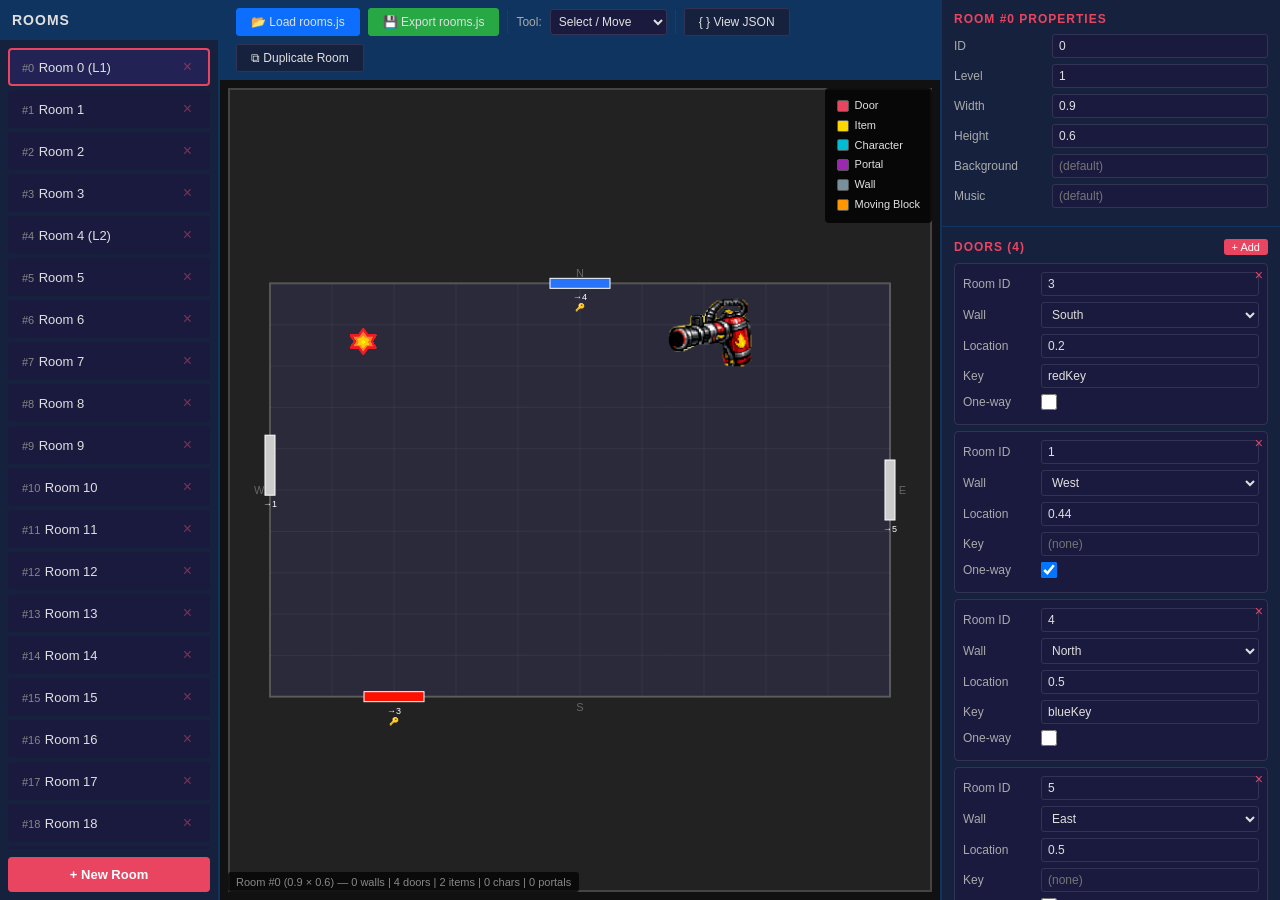
==== commit 4d542370: "." ====
--- a/admin.html
+++ b/admin.html
@@ -1268,48 +1268,36 @@
 
 				// Doors
 				(room.doors || []).forEach((d, i) => {
-					const doorSize = 30;
+					const doorColor =
+						(d.key &&
+							typeof items !== 'undefined' &&
+							items[d.key] &&
+							items[d.key].color) ||
+						'#ccc';
 					const isHorizontal = d.wall === 'n' || d.wall === 's';
-					const doorImgSrc = isHorizontal
-						? doorImages.horizontal
-						: doorImages.vertical;
-					const img = getImage(doorImgSrc);
 					let dx, dy, dw, dh;
-					if (d.wall === 'n') {
-						dx = roomOriginX + d.location * roomPixelW - doorSize / 2;
-						dy = roomOriginY - doorSize / 2;
-						dw = doorSize;
-						dh = doorSize;
-					} else if (d.wall === 's') {
-						dx = roomOriginX + d.location * roomPixelW - doorSize / 2;
-						dy = roomOriginY + roomPixelH - doorSize / 2;
-						dw = doorSize;
-						dh = doorSize;
-					} else if (d.wall === 'w') {
-						dx = roomOriginX - doorSize / 2;
-						dy = roomOriginY + d.location * roomPixelH - doorSize / 2;
-						dw = doorSize;
-						dh = doorSize;
+					if (isHorizontal) {
+						dw = 60;
+						dh = 10;
+						dx = roomOriginX + d.location * roomPixelW - dw / 2;
+						dy =
+							d.wall === 'n'
+								? roomOriginY - dh / 2
+								: roomOriginY + roomPixelH - dh / 2;
 					} else {
-						dx = roomOriginX + roomPixelW - doorSize / 2;
-						dy = roomOriginY + d.location * roomPixelH - doorSize / 2;
-						dw = doorSize;
-						dh = doorSize;
-					}
-					if (img.complete && img.naturalWidth) {
-						const aspect = img.naturalWidth / img.naturalHeight;
-						if (isHorizontal) {
-							dw = doorSize * aspect;
-							dx = roomOriginX + d.location * roomPixelW - dw / 2;
-						} else {
-							dh = doorSize / aspect;
-							dy = roomOriginY + d.location * roomPixelH - dh / 2;
-						}
-						ctx.drawImage(img, dx, dy, dw, dh);
-					} else {
-						ctx.fillStyle = d.key ? '#ff4444' : '#e94560';
-						ctx.fillRect(dx, dy, dw, dh);
-					}
+						dw = 10;
+						dh = 60;
+						dy = roomOriginY + d.location * roomPixelH - dh / 2;
+						dx =
+							d.wall === 'w'
+								? roomOriginX - dw / 2
+								: roomOriginX + roomPixelW - dw / 2;
+					}
+					ctx.fillStyle = doorColor;
+					ctx.fillRect(dx, dy, dw, dh);
+					ctx.strokeStyle = '#fff';
+					ctx.lineWidth = 1;
+					ctx.strokeRect(dx, dy, dw, dh);
 					ctx.fillStyle = '#fff';
 					ctx.font = '9px sans-serif';
 					ctx.textAlign = 'center';
